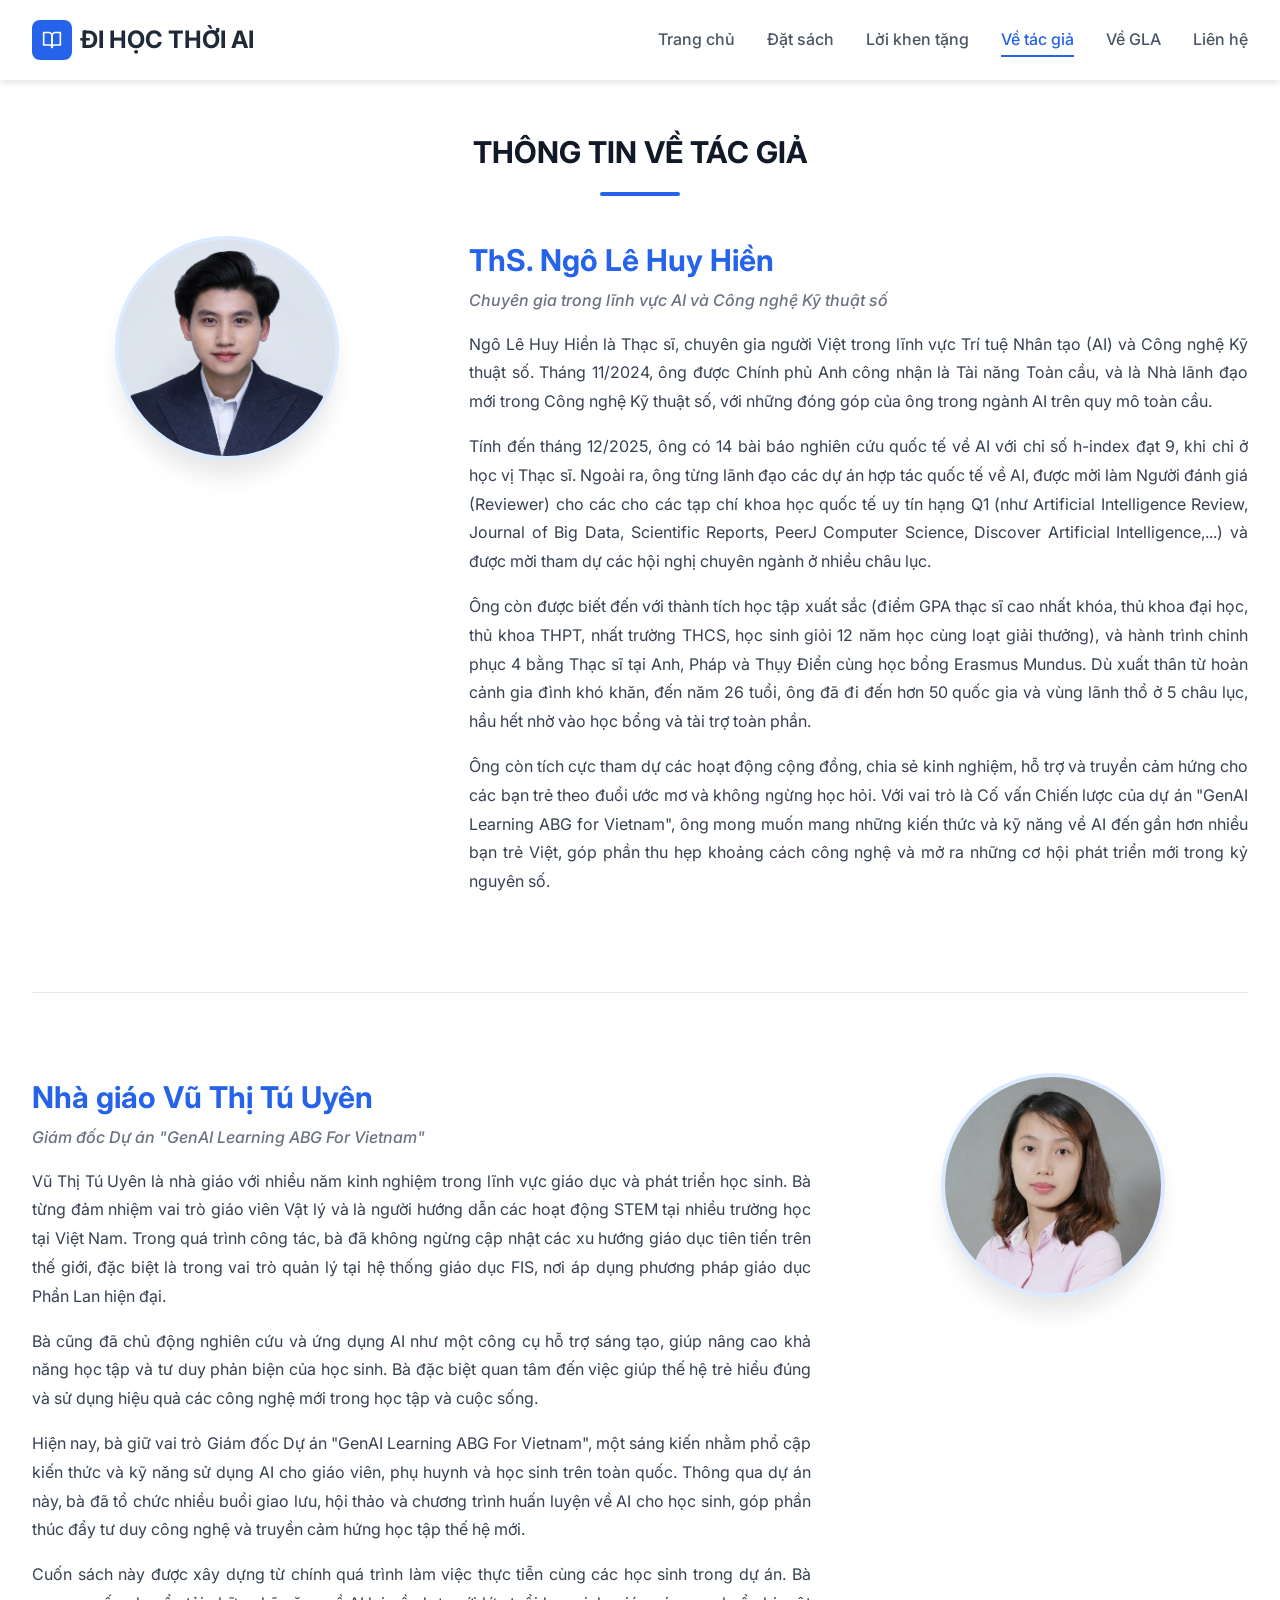
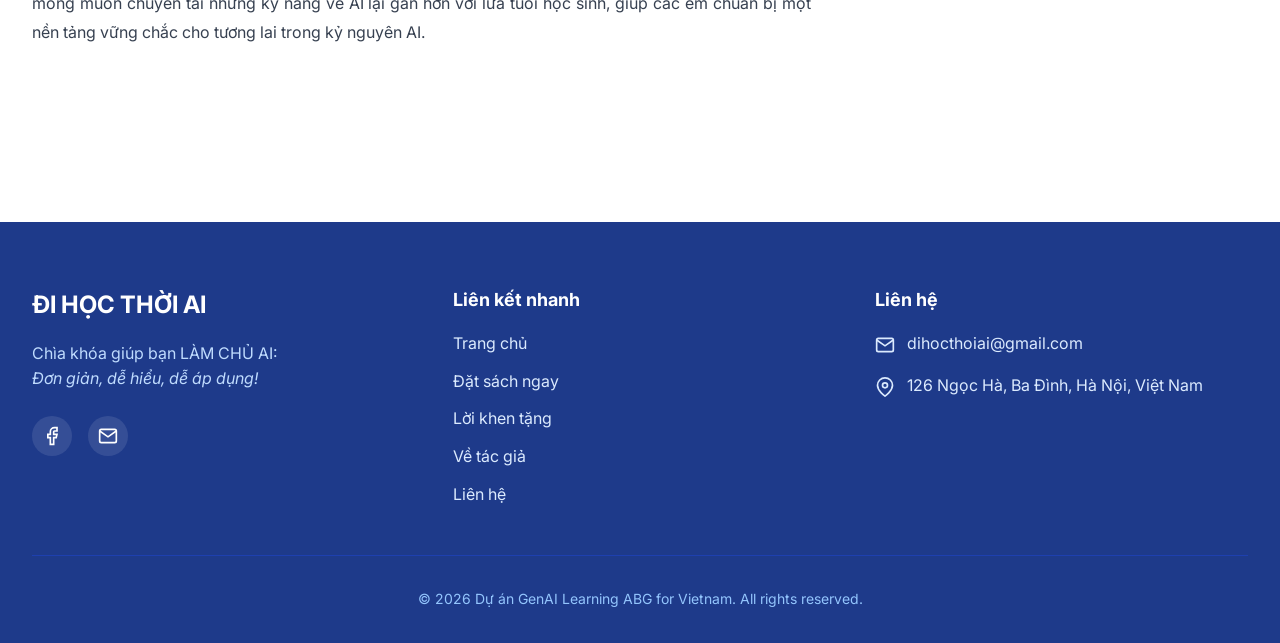
==== authors.html @ 1f3e497c "Update authors.html" ====
<!DOCTYPE html>
<html lang="vi">
<head>
    <meta charset="UTF-8">
    <meta name="viewport" content="width=device-width, initial-scale=1.0">
    <title>Đi Học Thời AI | Về Tác Giả | Ngô Lê Huy Hiền - Tú Uyên</title>
    <meta name="description" content="Đi Học Thời AI là cuốn sách mang lại những kiến thức về AI, kỹ năng và công cụ thiết thực; giúp ứng dụng AI vào học tập, sáng tạo và bứt phá trong kỷ nguyên số.">
    <meta name="robots" content="index,follow">
	<link rel="canonical" href="https://dihocthoiai.com/authors.html">
	<link rel="icon" type="image/svg+xml" href="data:image/svg+xml,%3Csvg xmlns='http://www.w3.org/2000/svg' viewBox='0 0 24 24' fill='none' stroke='%232563eb' stroke-width='2' stroke-linecap='round' stroke-linejoin='round'%3E%3Cpath d='M2 3h6a4 4 0 0 1 4 4v14a3 3 0 0 0-3-3H2z'/%3E%3Cpath d='M22 3h-6a4 4 0 0 0-4 4v14a3 3 0 0 1 3-3h7z'/%3E%3C/svg%3E">
    <link rel="preconnect" href="https://fonts.googleapis.com">
    <link rel="preconnect" href="https://fonts.gstatic.com" crossorigin>
    <link href="https://fonts.googleapis.com/css2?family=Inter:wght@400;500;600;700;800&family=Merriweather:ital,wght@0,400;0,700;1,400;1,700&family=Noto+Serif:ital,wght@0,400;0,700;1,400;1,700&family=Playfair+Display:ital,wght@0,400;0,500;0,700;1,400;1,500;1,700&display=swap" rel="stylesheet">
    <link rel="stylesheet" href="styles.css">
</head>
<body>
    <!-- Header -->
    <header class="header" id="header">
        <div class="container">
            <div class="header-content">
                <a href="index.html" class="logo">
                    <div class="logo-icon">
                        <svg width="20" height="20" viewBox="0 0 24 24" fill="none" stroke="currentColor" stroke-width="2" stroke-linecap="round" stroke-linejoin="round">
                            <path d="M2 3h6a4 4 0 0 1 4 4v14a3 3 0 0 0-3-3H2z"></path>
                            <path d="M22 3h-6a4 4 0 0 0-4 4v14a3 3 0 0 1 3-3h7z"></path>
                        </svg>
                    </div>
                    <span class="logo-text">ĐI HỌC THỜI AI</span>
                </a>

                <nav class="nav-desktop" id="nav-desktop">
                    <a href="index.html" class="nav-link">Trang chủ</a>
                    <a href="order.html" class="nav-link">Đặt sách</a>
                    <a href="testimonials.html" class="nav-link">Lời khen tặng</a>
                    <a href="authors.html" class="nav-link active">Về tác giả</a>
                    <a href="gla.html" class="nav-link">Về GLA</a>
                    <a href="contact.html" class="nav-link">Liên hệ</a>
                </nav>

                <button class="mobile-menu-btn" onclick="toggleMobileMenu()">
                    <svg id="menu-icon" width="24" height="24" viewBox="0 0 24 24" fill="none" stroke="currentColor" stroke-width="2">
                        <line x1="3" y1="12" x2="21" y2="12"></line>
                        <line x1="3" y1="6" x2="21" y2="6"></line>
                        <line x1="3" y1="18" x2="21" y2="18"></line>
                    </svg>
                    <svg id="close-icon" width="24" height="24" viewBox="0 0 24 24" fill="none" stroke="currentColor" stroke-width="2" style="display: none;">
                        <line x1="18" y1="6" x2="6" y2="18"></line>
                        <line x1="6" y1="6" x2="18" y2="18"></line>
                    </svg>
                </button>
            </div>
        </div>

        <div class="mobile-menu" id="mobile-menu">
            <div class="mobile-menu-inner">
                <a href="index.html" class="mobile-nav-link">Trang chủ</a>
                <a href="order.html" class="mobile-nav-link">Đặt sách</a>
                <a href="testimonials.html" class="mobile-nav-link">Lời khen tặng</a>
                <a href="authors.html" class="mobile-nav-link active">Về tác giả</a>
                <a href="gla.html" class="mobile-nav-link">Về GLA</a>
                <a href="contact.html" class="mobile-nav-link">Liên hệ</a>
            </div>
        </div>
    </header>

    <main>
        <section class="page animate-fadeIn">
            <div class="container">
                <div class="section-title">
					<h1><span class="sr-only">
						Ngô Lê Huy Hiền
					</span></h1>
                    <h2><span class="sr-only">
						Đi học thời AI – Sách học AI và phát triển bản thân cùng AI trong kỷ nguyên trí tuệ nhân tạo 
					</span>
					Thông tin về tác giả</h2>
                    <div class="section-title-line"></div>
                </div>
                <div class="about-authors-content">
                    <div class="about-author-item">
                        <div class="about-author-image">
                            <div class="about-author-avatar"><img src="img/Ngo Le Huy Hien.jpg" alt="ThS. Ngô Lê Huy Hiền"></div>
                        </div>
                        <div class="about-author-text">
                            <h3>ThS. Ngô Lê Huy Hiền</h3>
                            <p class="subtitle">Chuyên gia trong lĩnh vực AI và Công nghệ Kỹ thuật số</p>
                            <div class="bio">
                                <p>Ngô Lê Huy Hiền là Thạc sĩ, chuyên gia người Việt trong lĩnh vực Trí tuệ Nhân tạo (AI) và Công nghệ Kỹ thuật số. Tháng 11/2024, ông được Chính phủ Anh công nhận là Tài năng Toàn cầu, và là Nhà lãnh đạo mới trong Công nghệ Kỹ thuật số, với những đóng góp của ông trong ngành AI trên quy mô toàn cầu.</p>
                                <p>Tính đến tháng 12/2025, ông có 14 bài báo nghiên cứu quốc tế về AI với chỉ số h-index đạt 9, khi chỉ ở học vị Thạc sĩ. Ngoài ra, ông từng lãnh đạo các dự án hợp tác quốc tế về AI, được mời làm Người đánh giá (Reviewer) cho các cho các tạp chí khoa học quốc tế uy tín hạng Q1 (như Artificial Intelligence Review, Journal of Big Data, Scientific Reports, PeerJ Computer Science, Discover Artificial Intelligence,...) và được mời tham dự các hội nghị chuyên ngành ở nhiều châu lục.</p>
                                <p>Ông còn được biết đến với thành tích học tập xuất sắc (điểm GPA thạc sĩ cao nhất khóa, thủ khoa đại học, thủ khoa THPT, nhất trường THCS, học sinh giỏi 12 năm học cùng loạt giải thưởng), và hành trình chinh phục 4 bằng Thạc sĩ tại Anh, Pháp và Thụy Điển cùng học bổng Erasmus Mundus. Dù xuất thân từ hoàn cảnh gia đình khó khăn, đến năm 26 tuổi, ông đã đi đến hơn 50 quốc gia và vùng lãnh thổ ở 5 châu lục, hầu hết nhờ vào học bổng và tài trợ toàn phần.</p>
                                <p>Ông còn tích cực tham dự các hoạt động cộng đồng, chia sẻ kinh nghiệm, hỗ trợ và truyền cảm hứng cho các bạn trẻ theo đuổi ước mơ và không ngừng học hỏi. Với vai trò là Cố vấn Chiến lược của dự án "GenAI Learning ABG for Vietnam", ông mong muốn mang những kiến thức và kỹ năng về AI đến gần hơn nhiều bạn trẻ Việt, góp phần thu hẹp khoảng cách công nghệ và mở ra những cơ hội phát triển mới trong kỷ nguyên số.</p>
                            </div>
                        </div>
                    </div>
                    <div class="about-authors-divider"></div>
                    <div class="about-author-item reverse">
                        <div class="about-author-image">
                            <div class="about-author-avatar"><img src="img/Tu Uyen anh.jpg"></div>
                        </div>
                        <div class="about-author-text">
                            <h3>Nhà giáo Vũ Thị Tú Uyên</h3>
                            <p class="subtitle">Giám đốc Dự án "GenAI Learning ABG For Vietnam"</p>
                            <div class="bio">
                                <p>Vũ Thị Tú Uyên là nhà giáo với nhiều năm kinh nghiệm trong lĩnh vực giáo dục và phát triển học sinh. Bà từng đảm nhiệm vai trò giáo viên Vật lý và là người hướng dẫn các hoạt động STEM tại nhiều trường học tại Việt Nam. Trong quá trình công tác, bà đã không ngừng cập nhật các xu hướng giáo dục tiên tiến trên thế giới, đặc biệt là trong vai trò quản lý tại hệ thống giáo dục FIS, nơi áp dụng phương pháp giáo dục Phần Lan hiện đại.</p>
                                <p>Bà cũng đã chủ động nghiên cứu và ứng dụng AI như một công cụ hỗ trợ sáng tạo, giúp nâng cao khả năng học tập và tư duy phản biện của học sinh. Bà đặc biệt quan tâm đến việc giúp thế hệ trẻ hiểu đúng và sử dụng hiệu quả các công nghệ mới trong học tập và cuộc sống.</p>
                                <p>Hiện nay, bà giữ vai trò Giám đốc Dự án "GenAI Learning ABG For Vietnam", một sáng kiến nhằm phổ cập kiến thức và kỹ năng sử dụng AI cho giáo viên, phụ huynh và học sinh trên toàn quốc. Thông qua dự án này, bà đã tổ chức nhiều buổi giao lưu, hội thảo và chương trình huấn luyện về AI cho học sinh, góp phần thúc đẩy tư duy công nghệ và truyền cảm hứng học tập thế hệ mới.</p>
                                <p>Cuốn sách này được xây dựng từ chính quá trình làm việc thực tiễn cùng các học sinh trong dự án. Bà mong muốn chuyển tải những kỹ năng về AI lại gần hơn với lứa tuổi học sinh, giúp các em chuẩn bị một nền tảng vững chắc cho tương lai trong kỷ nguyên AI.</p>
                            </div>
                        </div>
                    </div>
                </div>
            </div>
        </section>
    </main>

    <!-- Footer -->
    <footer class="footer">
        <div class="container">
            <div class="footer-grid">
                <div class="footer-brand">
                    <h3>ĐI HỌC THỜI AI</h3>
                    <p>Chìa khóa giúp bạn LÀM CHỦ AI: <br><em>Đơn giản, dễ hiểu, dễ áp dụng!</em></p>
                    <div class="footer-social">
                        <a href="https://www.facebook.com/genaiabg/" target="_blank"><svg width="20" height="20" viewBox="0 0 24 24" fill="none" stroke="currentColor" stroke-width="2"><path d="M18 2h-3a5 5 0 0 0-5 5v3H7v4h3v8h4v-8h3l1-4h-4V7a1 1 0 0 1 1-1h3z"></path></svg></a>
                        <a href="mailto:dihocthoiai@gmail.com"><svg width="20" height="20" viewBox="0 0 24 24" fill="none" stroke="currentColor" stroke-width="2"><path d="M4 4h16c1.1 0 2 .9 2 2v12c0 1.1-.9 2-2 2H4c-1.1 0-2-.9-2-2V6c0-1.1.9-2 2-2z"></path><polyline points="22,6 12,13 2,6"></polyline></svg></a>
                    </div>
                </div>
                <div class="footer-links">
                    <h4>Liên kết nhanh</h4>
                    <ul>
                        <li><a href="index.html">Trang chủ</a></li>
                        <li><a href="order.html">Đặt sách ngay</a></li>
                        <li><a href="testimonials.html">Lời khen tặng</a></li>
                        <li><a href="authors.html">Về tác giả</a></li>
                        <li><a href="contact.html">Liên hệ</a></li>
                    </ul>
                </div>
                <div class="footer-contact">
                    <h4>Liên hệ</h4>
                    <ul>
                        <li><svg width="20" height="20" viewBox="0 0 24 24" fill="none" stroke="currentColor" stroke-width="2"><path d="M4 4h16c1.1 0 2 .9 2 2v12c0 1.1-.9 2-2 2H4c-1.1 0-2-.9-2-2V6c0-1.1.9-2 2-2z"></path><polyline points="22,6 12,13 2,6"></polyline></svg><span><a href="mailto:dihocthoiai@gmail.com">dihocthoiai@gmail.com</a></span></li>
                        <li><svg width="20" height="20" viewBox="0 0 24 24" fill="none" stroke="currentColor" stroke-width="2"><path d="M21 10c0 7-9 13-9 13s-9-6-9-13a9 9 0 0 1 18 0z"></path><circle cx="12" cy="10" r="3"></circle></svg><span>126 Ngọc Hà, Ba Đình, Hà Nội, Việt Nam</span></li>
                    </ul>
                </div>
            </div>
            <div class="footer-bottom">
                <p>&copy; <span id="current-year"></span> Dự án GenAI Learning ABG for Vietnam. All rights reserved.</p>
            </div>
        </div>
    </footer>

    <script src="scripts.js"></script>
</body>
</html>
---- styles.css ----
*, *::before, *::after { box-sizing: border-box; margin: 0; padding: 0; }
:root {
    --brand: #2563eb; --brand-50: #eff6ff; --brand-100: #dbeafe; --brand-200: #bfdbfe;
    --brand-300: #93c5fd; --brand-400: #60a5fa; --brand-500: #3b82f6; --brand-600: #2563eb;
    --brand-700: #1d4ed8; --brand-800: #1e40af; --brand-900: #1e3a8a;
    --gray-50: #f9fafb; --gray-100: #f3f4f6; --gray-200: #e5e7eb; --gray-300: #d1d5db;
    --gray-400: #9ca3af; --gray-500: #6b7280; --gray-600: #4b5563; --gray-700: #374151;
    --gray-800: #1f2937; --gray-900: #111827;
}
html { scroll-behavior: smooth; }
body { font-family: 'Inter', sans-serif; background: #fff; color: var(--gray-800); line-height: 1.6; }
::selection { background: var(--brand-200); color: var(--brand-900); }
a { text-decoration: none; color: inherit; }
img { max-width: 100%; height: auto; }
button { cursor: pointer; border: none; background: none; font-family: inherit; }
ul { list-style: none; }
.container { max-width: 1280px; margin: 0 auto; padding: 0 1rem; }
@media (min-width: 640px) { .container { padding: 0 1.5rem; } }
@media (min-width: 1024px) { .container { padding: 0 2rem; } }
@keyframes fadeIn { from { opacity: 0; transform: translateY(20px); } to { opacity: 1; transform: translateY(0); } }
.animate-fadeIn { animation: fadeIn 0.5s ease-out; }
.custom-scrollbar::-webkit-scrollbar { width: 6px; }
.custom-scrollbar::-webkit-scrollbar-track { background: var(--gray-100); border-radius: 3px; }
.custom-scrollbar::-webkit-scrollbar-thumb { background: var(--brand-300); border-radius: 3px; }

.sr-only{position: absolute; width: 1px; height: 1px; overflow: hidden; clip: rect(0, 0, 0, 0); white-space: nowrap;}

/* Header */
.header { position: fixed; top: 0; left: 0; right: 0; z-index: 50; background: rgba(255,255,255,0.95); backdrop-filter: blur(8px); box-shadow: 0 4px 6px -1px rgba(0,0,0,0.1); }
.header-content { display: flex; justify-content: space-between; align-items: center; height: 64px; }
@media (min-width: 640px) { .header-content { height: 80px; } }
.logo { display: flex; align-items: center; gap: 0.5rem; cursor: pointer; flex-shrink: 0; }
.logo-icon { width: 32px; height: 32px; background: var(--brand); border-radius: 8px; display: flex; align-items: center; justify-content: center; color: white; }
@media (min-width: 640px) { .logo-icon { width: 40px; height: 40px; } }
.logo-text { font-weight: 700; font-size: 1.5rem; color: var(--gray-800); }
.nav-desktop { display: none; align-items: center; gap: 1.5rem; }
@media (min-width: 768px) { .nav-desktop { display: flex; } }
@media (min-width: 1024px) { .nav-desktop { gap: 2rem; } }
.nav-link { font-weight: 500; font-size: 0.875rem; color: var(--gray-600); transition: color 0.2s; position: relative; }
@media (min-width: 1024px) { .nav-link { font-size: 1rem; } }
.nav-link:hover, .nav-link.active { color: var(--brand); }
.nav-link::after { content: ''; position: absolute; bottom: -4px; left: 0; width: 0; height: 2px; background: var(--brand); transition: width 0.3s; }
.nav-link:hover::after, .nav-link.active::after { width: 100%; }
.mobile-menu-btn { display: flex; padding: 0.5rem; color: var(--gray-600); }
.mobile-menu-btn:hover { color: var(--brand); }
@media (min-width: 768px) { .mobile-menu-btn { display: none; } }
.mobile-menu { display: block; position: absolute; top: 64px; left: 0; width: 100%; background: white; box-shadow: 0 10px 15px -3px rgba(0,0,0,0.1); overflow: hidden; max-height: 0; opacity: 0; transition: all 0.3s ease; }
.mobile-menu.open { max-height: 400px; opacity: 1; }
@media (min-width: 768px) { .mobile-menu { display: none !important; } }
.mobile-menu-inner { padding: 0.5rem 1rem 1.5rem; }
.mobile-nav-link { display: block; padding: 0.5rem 0.75rem; border-radius: 6px; font-weight: 500; color: var(--gray-700); margin-bottom: 0.25rem; }
.mobile-nav-link:hover, .mobile-nav-link.active { color: var(--brand); background: var(--brand-50); }

/* Hero */
.hero { padding-top: 6rem; padding-bottom: 2rem; background: #0374B8; overflow: hidden; position: relative; min-height: auto; }
@media (min-width: 1024px) { .hero { padding-top: 8rem; padding-bottom: 0; min-height: 600px; } }
.hero-content { display: flex; flex-direction: column; align-items: flex-end; gap: 2rem; padding-bottom: 2rem; }
@media (min-width: 1024px) { .hero-content { gap: 3rem; padding-bottom: 4rem; } }
.hero-text { order: 1; width: 100%; display: flex; flex-direction: column; align-items: flex-end; text-align: right; gap: 1.5rem; }
@media (min-width: 1024px) { .hero-text { width: 60%; } }
.hero-image-mobile { order: 2; width: 100%; display: flex; justify-content: flex-start; }
@media (min-width: 1024px) { .hero-image-mobile { display: none; } }
.hero-cta { order: 3; width: 100%; padding-top: 1rem; }
@media (min-width: 1024px) { .hero-cta { width: 60%; padding-top: 0; } }
.hero-image-wrapper { display: none; }
@media (min-width: 1024px) { .hero-image-wrapper { display: flex; position: absolute; bottom: 0; left: 50%; transform: translateX(-50%); width: 100%; max-width: 1280px; padding: 0 2rem; justify-content: flex-start; align-items: flex-end; z-index: 1; pointer-events: none; } }
.hero-title { font-size: 3rem; font-weight: 800; color: white; line-height: 1.3; }
@media (min-width: 640px) { .hero-title { font-size: 3rem; } }
@media (min-width: 1024px) { .hero-title { font-size: 4.5rem; } }
.ai-badge { display: inline-block; background: #1706b8; color: white; padding: 0.15em 0.35em; border-radius: 0.2em; margin-left: 0.1em; position: relative; border: 3px solid rgba(255, 255, 255, 0.9); box-shadow: 0 0 15px rgba(255, 255, 255, 0.6), 0 0 30px rgba(100, 180, 255, 0.4), inset 0 0 15px rgba(255, 255, 255, 0.3); text-shadow: 0 0 5px rgba(255, 255, 255, 0.5), 0 0 10px rgba(100, 180, 255, 0.3); }
.ai-badge::before { content: ''; position: absolute; inset: 8px; border: 2px solid rgba(255, 255, 255, 0.6); border-radius: 0.1em; box-shadow: 0 0 8px rgba(255, 255, 255, 0.5), inset 0 0 8px rgba(255, 255, 255, 0.2); }
.ai-badge::after { display: none; }
.hero-subtitle { color: rgba(255,255,255,0.9); font-size: 1.125rem; max-width: 32rem; }
.subtitle-full { display: inline; }
.subtitle-short { display: none; }
@media (max-width: 640px) { .subtitle-full { display: none; } .subtitle-short { display: inline; } }
.hero-image-container { position: relative; width: 100%; max-width: 400px; height: auto; overflow: hidden; pointer-events: auto; }
@media (min-width: 1024px) { .hero-image-container { width: 450px; max-width: none; } }
@media (min-width: 1150px) { .hero-image-container { width: 500px; } }
.hero-image { width: 100%; height: auto; object-fit: contain; display: block; vertical-align: bottom; }
.hero-image-overlay { display: none; }
.hero-cta-label { display: flex; align-items: center; justify-content: flex-end; gap: 0.5rem; margin-bottom: 1rem; }
@media (min-width: 1024px) { .hero-cta-label { justify-content: flex-end; } }
.hero-cta-text { font-weight: 700; font-size: 1.125rem; color: white; text-transform: uppercase; }
.hero-cta-line { height: 1px; background: rgba(255,255,255,0.5); flex-grow: 1; max-width: 100px; }
.hero-buttons { display: flex; flex-wrap: wrap; justify-content: flex-end; gap: 0.75rem; }
@media (max-width: 400px) { .hero-buttons { gap: 0.5rem; } }
@media (min-width: 1024px) { .hero-buttons { justify-content: flex-end; } }
.btn-shop { display: inline-flex; align-items: center; gap: 0.5rem; padding: 0.75rem 1.25rem; color: white; border-radius: 8px; font-weight: 700; transition: all 0.3s; }
@media (max-width: 400px) { .btn-shop { padding: 0.5rem 0.75rem; font-size: 0.875rem; gap: 0.35rem; } .btn-shop svg { width: 14px; height: 14px; } }
.btn-shop:hover { box-shadow: 0 10px 15px -3px rgba(0,0,0,0.2); transform: translateY(-2px); }
.btn-shopee { background: #EE4D2D; }
.btn-tiki { background: #1A94FF; }
.btn-lazada { background: #0f146d; }
.btn-alpha { background: #AD2328; }
.btn-fahasa { background: #C92127; }

/* Quote Section */
.quote-section { padding: 4rem 0; background: linear-gradient(rgba(5, 78, 126, 0.85), rgba(5, 78, 126, 0.85)), url('https://images.unsplash.com/photo-1456513080510-7bf3a84b82f8?auto=format&fit=crop&w=1920&q=80'); background-size: cover; background-position: center top; background-attachment: fixed; box-shadow: 0 10px 30px rgba(0, 0, 0, 0.15); position: relative; z-index: 1; margin-top: -1px; }
@media (min-width: 1024px) { .quote-section { margin-top: 0; } }
.preface-quote { max-width: 56rem; margin: 0 auto; text-align: center; padding: 0 1rem; }
.preface-quote blockquote { font-size: 1.5rem; font-style: italic; font-weight: 400; color: white; line-height: 1.6; font-family: 'Merriweather', serif; }
@media (min-width: 768px) { .preface-quote blockquote { font-size: 1.875rem; } }

/* Preface */
.preface { padding: 4rem 0; background: linear-gradient(rgba(3, 55, 90, 0.93), rgba(3, 55, 90, 0.93)), url('https://images.unsplash.com/photo-1456513080510-7bf3a84b82f8?auto=format&fit=crop&w=1920&q=80'); background-size: cover; background-position: center; background-attachment: fixed; }
.section-title { text-align: center; margin-bottom: 2.5rem; }
.section-title h2 { font-size: 1.875rem; font-weight: 700; color: var(--gray-900); text-transform: uppercase; }
.section-title p { color: var(--gray-500); font-style: italic; margin-top: 0.5rem; }
.section-title-line { width: 5rem; height: 4px; background: var(--brand); margin: 1rem auto 0; border-radius: 2px; }
.preface .section-title h2 { color: white; }
.preface .section-title p { color: rgba(255,255,255,0.8); }
.authors .section-title h2 { color: white; }
.authors .section-title p { color: rgba(255,255,255,0.8); }
.preface-grid { display: grid; grid-template-columns: 1fr; gap: 2rem; align-items: stretch; }
@media (min-width: 1024px) { .preface-grid { grid-template-columns: 2fr 1fr; gap: 3rem; } }
.preface-content { background: rgba(255, 255, 255, 0.9); padding: 1.5rem; padding-right: 0.5rem; border-radius: 1rem; box-shadow: inset 0 2px 4px rgba(0,0,0,0.06); border: 1px solid rgba(255, 255, 255, 0.5); display: flex; flex-direction: column; backdrop-filter: blur(8px); }
@media (min-width: 640px) { .preface-content { padding: 2rem; padding-right: 0.5rem; } }
.preface-scroll { height: 500px; overflow-y: auto; padding-right: 1.5rem; margin-right: 0.5rem; text-align: justify; color: var(--gray-700); line-height: 1.8; }
.preface-scroll h3 { font-size: 1.25rem; font-weight: 700; color: var(--brand); margin-bottom: 0.5rem; margin-top: 1.5rem; }
.preface-scroll h3:first-child { margin-top: 0; }
.preface-scroll p { margin-bottom: 1rem; }
.preface-scroll ul { list-style: disc; padding-left: 1.25rem; margin-top: 0.5rem; }
.preface-scroll ul.checklist { list-style: none; padding-left: 0; }
.preface-scroll ul.checklist li { position: relative; padding-left: 1.75rem; margin-bottom: 0.5rem; }
.preface-scroll ul.checklist li::before { content: '✓'; position: absolute; left: 0; color: var(--brand); font-weight: 700; }
.preface-scroll li { margin-bottom: 0.5rem; }
.preface-scroll strong { font-weight: 600; }
.text-brand { color: var(--brand); }
.preface-signature { margin-top: 2rem; text-align: right; font-weight: 400; color: var(--gray-700); }
.preface-signature .author-name { font-weight: 700; color: var(--brand); }
.preface-signature .date { font-size: 0.875rem; color: var(--gray-500); margin-top: 0.25rem; }
.preface-cta { margin-top: 2.5rem; text-align: center; }
.btn-outline-white { display: inline-block; padding: 0.75rem 2rem; background: transparent; color: white; font-weight: 600; border-radius: 50px; border: 2px solid white; transition: all 0.3s; }
.btn-outline-white:hover { background: var(--brand); border-color: var(--brand); }
.preface-image-wrapper { display: flex; flex-direction: column; align-items: center; justify-content: center; height: 100%; }
.preface-book-image { position: relative; width: 100%; height: 100%; border-radius: 8px; overflow: hidden; }
.preface-img-desktop { display: none; }
.preface-img-tablet { display: block; }
@media (min-width: 1024px) { .preface-book-image { width: 100%; } .preface-img-desktop { display: block; } .preface-img-tablet { display: none; } }
.preface-book-glow { position: absolute; inset: -4px; background: linear-gradient(to right, var(--brand-300), var(--brand-600)); border-radius: 8px; filter: blur(8px); opacity: 0.25; transition: opacity 1s; }
.preface-book-image:hover .preface-book-glow { opacity: 0.5; }
.preface-book-image img { position: relative; width: 100%; height: 100%; object-fit: cover; border-radius: 8px; box-shadow: 0 25px 50px -12px rgba(0,0,0,0.25); transition: transform 0.5s; }
.preface-book-image:hover img { transform: scale(1.02); }
.preface-book-caption { margin-top: 1.5rem; text-align: center; color: rgba(255,255,255,0.7); font-size: 0.875rem; }

/* Testimonials */
.testimonials { padding: 5rem 0; background: var(--brand-50); }
.testimonials-slider { max-width: 100%; margin: 0 auto; position: relative; }
.testimonial-card { background: white; border-radius: 1rem; box-shadow: 0 20px 25px -5px rgba(0,0,0,0.1); padding: 2rem; min-height: 300px; display: flex; flex-direction: column; justify-content: center; position: relative; overflow: hidden; }
@media (min-width: 768px) { .testimonial-card { padding: 3rem 5rem; } }
.testimonial-quote-icon { position: absolute; top: 1rem; left: 1rem; color: var(--gray-200); opacity: 0.5; }
.testimonial-content { position: relative; z-index: 1; }
.testimonial-text { color: var(--gray-700); font-size: 1.25rem; font-style: italic; font-weight: 400; line-height: 1.6; text-align: center; margin-bottom: 2rem; font-family: 'Merriweather', serif; }
@media (min-width: 768px) { .testimonial-text { font-size: 1.5rem; } }
.testimonial-author { text-align: center; border-top: 1px solid var(--gray-100); padding-top: 1.5rem; }
.testimonial-author h4 { color: var(--brand); font-weight: 700; font-size: 1.125rem; }
.testimonial-author p { color: var(--gray-500); font-size: 0.875rem; margin-top: 0.25rem; }
.testimonial-nav { position: absolute; top: 50%; transform: translateY(-50%); z-index: 10; }
.testimonial-nav.prev { left: 1rem; }
.testimonial-nav.next { right: 1rem; }
@media (min-width: 768px) { .testimonial-nav.prev { left: 1.5rem; } .testimonial-nav.next { right: 1.5rem; } }
.testimonial-nav button { background: transparent; color: var(--gray-400); padding: 0.5rem; border-radius: 50%; transition: all 0.2s; }
.testimonial-nav button:hover { color: var(--brand); }
.testimonial-indicators { display: flex; justify-content: center; gap: 0.5rem; margin-top: 2rem; }
.testimonials-cta { text-align: center; margin-top: 2rem; }
.testimonial-indicator { width: 12px; height: 12px; border-radius: 6px; background: var(--brand-200); transition: all 0.3s; cursor: pointer; }
.testimonial-indicator:hover { background: var(--brand-300); }
.testimonial-indicator.active { background: var(--brand); width: 32px; }

/* TOC */
.toc { padding: 5rem 0; background: white; }
.toc-content { max-width: 48rem; margin: 0 auto; }
.toc-cta { margin-top: 2.5rem; text-align: center; }
.toc-timeline { position: relative; padding-left: 2rem; border-left: 2px dashed var(--brand-200); }
.toc-item { position: relative; margin-bottom: 2rem; }
.toc-dot { position: absolute; left: calc(-2rem - 13px); top: 0; width: 24px; height: 24px; border-radius: 50%; border: 4px solid var(--brand-300); background: var(--brand-100); transition: all 0.3s; z-index: 1; }
.toc-item.expanded .toc-dot { background: white; border-color: var(--brand); transform: scale(1.25); }
.toc-card { background: white; border: 1px solid var(--gray-200); border-radius: 0.75rem; overflow: hidden; transition: all 0.3s; box-shadow: 0 1px 3px rgba(0,0,0,0.1); }
.toc-item.expanded .toc-card { border-color: var(--brand-200); box-shadow: 0 10px 15px -3px rgba(0,0,0,0.1); }
.toc-header { width: 100%; display: flex; align-items: center; justify-content: space-between; padding: 1.25rem; text-align: left; background: var(--gray-50); transition: background 0.2s; }
.toc-header:hover { background: white; }
.toc-header-content { display: flex; align-items: center; gap: 0.75rem; flex-wrap: wrap; }
.toc-part-num { font-weight: 700; font-size: 1.125rem; color: var(--gray-800); }
.toc-item.expanded .toc-part-num { color: var(--brand); }
.toc-divider { display: none; color: var(--gray-400); }
@media (min-width: 640px) { .toc-divider { display: inline-block; } }
.toc-part-title { display: none; color: var(--gray-600); font-weight: 500; }
@media (min-width: 640px) { .toc-part-title { display: inline-block; } }
.toc-chevron { color: var(--gray-400); transition: color 0.2s; flex-shrink: 0; }
.toc-item.expanded .toc-chevron { color: var(--brand); }
.toc-body { max-height: 0; opacity: 0; overflow: hidden; background: white; transition: all 0.5s ease; }
.toc-item.expanded .toc-body { max-height: 400px; opacity: 1; }
.toc-body-inner { padding: 0 1.25rem 1.25rem; border-top: 1px solid var(--gray-100); }
.toc-mobile-title { font-weight: 700; color: var(--gray-800); margin-bottom: 1rem; margin-top: 1rem; }
@media (min-width: 640px) { .toc-mobile-title { display: none; } }
.toc-chapters { margin-top: 1rem; }
.toc-chapter { display: flex; align-items: flex-start; gap: 0.75rem; padding: 0.5rem 0; color: var(--gray-700); transition: color 0.2s; }
.toc-chapter:hover { color: var(--brand); }
.toc-chapter-icon { color: var(--brand); margin-top: 0.25rem; flex-shrink: 0; }

/* Expand All Button */
.btn-expand-all { display: inline-flex; align-items: center; gap: 0.5rem; margin-top: 1.5rem; padding: 0.625rem 1.25rem; background: white; color: var(--brand); border: 2px solid var(--brand); border-radius: 50px; font-weight: 600; font-size: 0.875rem; transition: all 0.3s ease; cursor: pointer; }
.btn-expand-all:hover { background: var(--brand); color: white; }
.btn-expand-all.expanded { background: var(--brand-50); border-color: var(--brand-200); color: var(--brand-400); }
.btn-expand-all.expanded:hover { background: var(--brand-100); }

/* Authors */
.authors { padding: 5rem 0; background: linear-gradient(rgba(3, 55, 90, 0.9), rgba(3, 55, 90, 0.9)), url('https://images.unsplash.com/photo-1524995997946-a1c2e315a42f?auto=format&fit=crop&w=1920&q=80'); background-size: cover; background-position: center; background-attachment: fixed; }
.authors-grid { display: grid; grid-template-columns: 1fr; gap: 2rem; max-width: 72rem; margin: 0 auto; }
@media (min-width: 768px) { .authors-grid { grid-template-columns: repeat(2, 1fr); gap: 3rem; } }
.author-card { background: white; border-radius: 1rem; box-shadow: 0 20px 25px -5px rgba(0,0,0,0.1); overflow: hidden; transition: box-shadow 0.3s; display: flex; flex-direction: column; }
.author-card:hover { box-shadow: 0 25px 50px -12px rgba(0,0,0,0.25); }
.author-card-accent { height: 8px; background: var(--brand); }
.author-card:nth-child(2) .author-card-accent { background: var(--brand-400); }
.author-card-content { padding: 2rem; flex-grow: 1; }
.author-header { display: flex; flex-direction: column; align-items: center; margin-bottom: 1.5rem; }
.author-avatar { width: 128px; height: 128px; border-radius: 50%; overflow: hidden; border: 4px solid var(--brand-100); margin-bottom: 1rem; box-shadow: 0 10px 15px -3px rgba(0,0,0,0.1); background: var(--gray-200); }
.author-avatar img { width: 100%; height: 100%; object-fit: cover; }
.author-name { font-size: 1.5rem; font-weight: 700; color: var(--gray-900); text-align: center; }
.author-title { color: var(--brand); font-weight: 500; text-align: center; margin-top: 0.25rem; }
.author-details { display: flex; flex-direction: column; gap: 1rem; color: var(--gray-600); }
.author-detail { display: flex; gap: 0.75rem; align-items: flex-start; }
.author-detail-icon { color: var(--brand); flex-shrink: 0; margin-top: 0.25rem; }
.author-card:nth-child(2) .author-detail-icon { color: var(--brand-400); }
.authors-cta { text-align: center; margin-top: 3rem; }
.btn-primary { display: inline-block; padding: 0.75rem 2rem; background: var(--brand); color: white; font-weight: 700; border-radius: 50px; box-shadow: 0 10px 15px -3px rgba(0,0,0,0.1); transition: all 0.3s; }
.btn-primary:hover { background: var(--brand-600); transform: translateY(-2px); }

/* GLA */
.gla { padding: 5rem 0; background: white; }
.gla-content { max-width: 56rem; margin: 0 auto; text-align: center; }
.gla-description { font-size: 1.125rem; color: var(--gray-600); line-height: 1.8; margin-bottom: 2rem; }
.btn-outline { display: inline-flex; align-items: center; justify-content: center; padding: 0.75rem 1.5rem; border: 2px solid var(--brand); color: var(--brand); font-weight: 500; border-radius: 50px; background: white; transition: all 0.3s; }
.btn-outline:hover { background: var(--brand); color: white; }
.gla-partners { margin-top: 4rem; border-top: 1px solid var(--gray-100); padding-top: 3rem; }
.gla-partners-title { text-align: center; font-size: 0.75rem; font-weight: 700; color: var(--gray-400); text-transform: uppercase; letter-spacing: 0.1em; margin-bottom: 2rem; }
.partners-carousel { overflow: hidden; width: 100%; }
.partners-track { display: flex; animation: scroll-partners 25s linear infinite; width: max-content; }
.partners-track:hover { animation-play-state: paused; }
@keyframes scroll-partners { 0% { transform: translateX(0); } 100% { transform: translateX(-50%); } }
.partner-logo { height: 60px; min-width: 150px; display: flex; align-items: center; justify-content: center; padding: 0 2rem; }
.partner-logo img { max-height: 50px; width: auto; transition: all 0.3s; }
.partner-logo img:hover { transform: scale(1.05); }
.gla-partners-logos { display: flex; flex-wrap: wrap; justify-content: center; gap: 2rem; opacity: 0.7; filter: grayscale(1); transition: all 0.5s; }
.gla-partners-logos:hover { filter: grayscale(0); }
@media (min-width: 768px) { .gla-partners-logos { gap: 4rem; } }

/* Footer */
.footer { background: var(--brand-900); color: white; padding-top: 4rem; padding-bottom: 2rem; }
.footer-grid { display: grid; grid-template-columns: 1fr; gap: 3rem; margin-bottom: 3rem; }
@media (min-width: 768px) { .footer-grid { grid-template-columns: repeat(3, 1fr); } }
.footer-brand h3 { font-size: 1.5rem; font-weight: 700; margin-bottom: 1rem; }
.footer-brand p { color: var(--brand-200); margin-bottom: 1.5rem; }
.footer-social { display: flex; gap: 1rem; }
.footer-social a { width: 40px; height: 40px; border-radius: 50%; background: rgba(255,255,255,0.1); display: flex; align-items: center; justify-content: center; transition: background 0.2s; }
.footer-social a:hover { background: var(--brand); }
.footer-links h4, .footer-contact h4 { font-size: 1.125rem; font-weight: 700; margin-bottom: 1rem; }
.footer-links ul { display: flex; flex-direction: column; gap: 0.75rem; }
.footer-links a { color: var(--brand-100); transition: color 0.2s; }
.footer-links a:hover { color: white; }
.footer-contact ul { display: flex; flex-direction: column; gap: 1rem; color: var(--brand-100); }
.footer-contact li { display: flex; align-items: flex-start; gap: 0.75rem; }
.footer-contact svg { margin-top: 0.25rem; flex-shrink: 0; }
.footer-bottom { border-top: 1px solid var(--brand-800); padding-top: 2rem; text-align: center; color: var(--brand-300); font-size: 0.875rem; }

/* Pages */
.page { padding-top: 8rem; padding-bottom: 5rem; background: white; }
.page-content { display: block; }

/* About Authors Page */
.about-authors-content { max-width: 100%; margin: 0 auto; }
.about-author-item { display: flex; flex-direction: column; gap: 2rem; align-items: flex-start; margin-bottom: 5rem; }
@media (min-width: 768px) { .about-author-item { flex-direction: row; gap: 3rem; } }
.about-author-image { width: 100%; display: flex; flex-direction: column; align-items: center; }
@media (min-width: 768px) { .about-author-image { width: 33.333%; } }
.about-author-item.reverse .about-author-image { order: 0; }
@media (min-width: 768px) { .about-author-item.reverse .about-author-image { order: 1; } }
.about-author-avatar { width: 192px; height: 192px; border-radius: 50%; overflow: hidden; border: 4px solid var(--brand-100); box-shadow: 0 20px 25px -5px rgba(0,0,0,0.1); margin-bottom: 1.5rem; background: var(--gray-200); }
@media (min-width: 640px) { .about-author-avatar { width: 224px; height: 224px; } }
.about-author-avatar img { width: 100%; height: 100%; object-fit: cover; }
.about-author-text { width: 100%; }
@media (min-width: 768px) { .about-author-text { width: 66.666%; } }
.about-author-text h3 { font-size: 1.5rem; font-weight: 700; color: var(--brand); margin-bottom: 0.25rem; }
@media (min-width: 640px) { .about-author-text h3 { font-size: 1.875rem; } }
.about-author-text .subtitle { color: var(--gray-500); font-weight: 500; font-style: italic; margin-bottom: 1rem; }
.about-author-text .bio { color: var(--gray-700); line-height: 1.8; text-align: justify; }
.about-author-text .bio p { margin-bottom: 1rem; }
.about-authors-divider { width: 100%; height: 1px; background: var(--gray-200); margin: 0 0 5rem 0; }

/* About GLA Page */
.about-gla-layout { display: flex; flex-direction: column; gap: 2rem; margin-bottom: 4rem; }
@media (min-width: 768px) { .about-gla-layout { flex-direction: row; gap: 3rem; } }
.about-gla-images { display: flex; flex-direction: column; gap: 1.5rem; }
@media (min-width: 768px) { .about-gla-images { min-width: 350px; max-width: 350px; } }
.about-gla-image-placeholder { border-radius: 1rem; overflow: hidden; box-shadow: 0 10px 25px -5px rgba(0,0,0,0.1); }
.about-gla-image-placeholder img { width: 100%; height: auto; display: block; }
.about-gla-content { flex-grow: 1; padding-left: 0; }
@media (min-width: 768px) { .about-gla-content { padding-left: 1.5rem; } }
.about-gla-title { font-size: 1.5rem; font-weight: 700; color: var(--brand); margin-bottom: 1.5rem; }
@media (min-width: 768px) { .about-gla-title { font-size: 1.75rem; } }
.about-gla-description { color: var(--gray-700); font-size: 1.125rem; line-height: 1.8; text-align: justify; margin-bottom: 2rem; }
.about-gla-contacts { display: flex; flex-direction: column; gap: 1rem; }
.about-gla-contact { display: flex; align-items: center; gap: 1rem; padding: 0.75rem 1.25rem; border-radius: 0.5rem; background: var(--gray-50); transition: all 0.2s; text-decoration: none; }
.about-gla-contact:hover { background: var(--gray-100); }
.about-gla-contact-icon { width: 44px; height: 44px; background: var(--brand); color: white; border-radius: 50%; display: flex; align-items: center; justify-content: center; flex-shrink: 0; }
.about-gla-contact span { font-weight: 500; color: var(--gray-700); margin-left: 1rem; }
.gla-sponsors { text-align: center; padding-top: 3rem; border-top: 1px solid var(--gray-200); }
.gla-sponsors-title { font-size: 0.75rem; text-transform: uppercase; letter-spacing: 0.1em; color: var(--gray-400); margin-bottom: 1.5rem; }
.gla-sponsors-grid { display: flex; flex-wrap: wrap; justify-content: center; align-items: center; gap: 2rem; }
@media (min-width: 768px) { .gla-sponsors-grid { gap: 4rem; } }
.gla-sponsor { font-size: 1.25rem; font-weight: 700; color: var(--gray-400); }

/* Contact Page */
.contact-grid { display: grid; grid-template-columns: 1fr; gap: 2rem; max-width: 100%; margin: 0 auto; }
@media (min-width: 768px) { .contact-grid { grid-template-columns: repeat(2, 1fr); gap: 3rem; } }
.contact-card { background: white; border-radius: 1rem; box-shadow: 0 10px 15px -3px rgba(0,0,0,0.1); border: 1px solid var(--gray-100); overflow: hidden; transition: box-shadow 0.3s; display: flex; flex-direction: column; }
.contact-card:hover { box-shadow: 0 20px 25px -5px rgba(0,0,0,0.1); }
.contact-card-header { background: var(--brand-800); padding: 1.5rem; text-align: center; border-bottom: none; }
.contact-card-icon { width: 64px; height: 64px; background: rgba(255,255,255,0.15); border-radius: 50%; display: flex; align-items: center; justify-content: center; margin: 0 auto 1rem; box-shadow: 0 1px 3px rgba(0,0,0,0.1); color: white; }
.contact-card-header h3 { font-size: 1.25rem; font-weight: 700; color: white; line-height: 1.4; }
.contact-card-body { padding: 2rem; flex-grow: 1; display: flex; flex-direction: column; justify-content: center; }
.contact-email-link { display: flex; align-items: center; gap: 1rem; padding: 1rem 1.5rem; border-radius: 0.75rem; border: 1px dashed var(--gray-200); justify-content: flex-start; transition: all 0.2s; text-decoration: none; }
.contact-email-link:hover { background: var(--brand-50); border-color: var(--brand-200); }
.contact-email-icon { width: 48px; height: 48px; background: var(--brand-100); color: var(--brand); border-radius: 50%; display: flex; align-items: center; justify-content: center; flex-shrink: 0; transition: all 0.2s; }
.contact-email-link:hover .contact-email-icon { background: var(--brand); color: white; }
.contact-email-text { text-align: left; }
.contact-email-label { font-size: 0.75rem; text-transform: uppercase; letter-spacing: 0.05em; color: var(--gray-500); font-weight: 600; margin-bottom: 0.25rem; }
.contact-email-address { font-weight: 500; color: var(--gray-900); font-size: 1.125rem; word-break: break-all; }
.contact-gla-links { display: flex; flex-direction: column; gap: 1rem; }
.contact-gla-link { display: flex; align-items: center; gap: 1rem; padding: 0.75rem 1rem; border-radius: 0.75rem; transition: background 0.2s; text-decoration: none; }
.contact-gla-link:hover { background: var(--brand-50); }
.contact-gla-icon { width: 40px; height: 40px; background: var(--brand-100); color: var(--brand); border-radius: 50%; display: flex; align-items: center; justify-content: center; flex-shrink: 0; transition: all 0.2s; }
.contact-gla-link:hover .contact-gla-icon { background: var(--brand); color: white; }
.contact-gla-link span { font-weight: 500; color: var(--gray-700); font-size: 1.125rem; }

/* Order Page */
.order-online { max-width: 100%; margin: 0 auto 4rem; }
.order-online-card { background: var(--brand-50); border-radius: 1rem; padding: 2rem; text-align: center; box-shadow: 0 1px 3px rgba(0,0,0,0.1); border: 1px solid var(--brand-100); }
@media (min-width: 768px) { .order-online-card { padding: 3rem; } }
.order-online-card h3 { font-size: 1.5rem; font-weight: 700; color: var(--brand-800); margin-bottom: 2rem; }
.order-buttons { display: flex; flex-wrap: wrap; justify-content: center; gap: 1rem; }
.order-btn { display: inline-flex; align-items: center; gap: 0.5rem; padding: 1rem 1.5rem; color: white; border-radius: 0.75rem; font-weight: 700; font-size: 1.125rem; transition: all 0.3s; }
.order-btn:hover { box-shadow: 0 20px 25px -5px rgba(0,0,0,0.2); transform: translateY(-2px); }
.order-distribution { max-width: 100%; margin: 0 auto; }
.order-distribution > h3 { font-size: 1.5rem; font-weight: 700; color: var(--gray-900); margin-bottom: 2rem; text-align: center; }
.order-section { margin-bottom: 3rem; }
.order-section-title { font-size: 1.25rem; font-weight: 700; margin-bottom: 1.5rem; display: flex; align-items: center; gap: 0.5rem; }
.order-section-title .accent { width: 8px; height: 32px; border-radius: 2px; }
.order-section-title.alpha { color: var(--brand); }
.order-section-title.alpha .accent { background: var(--brand); }
.order-section-title.fahasa { color: #C92127; }
.order-section-title.fahasa .accent { background: #C92127; }
.order-table-wrapper { display: none; overflow: hidden; border-radius: 0.75rem; border: 1px solid var(--gray-200); box-shadow: 0 1px 3px rgba(0,0,0,0.1); }
@media (min-width: 768px) { .order-table-wrapper { display: block; } }
.order-table { width: 100%; border-collapse: collapse; text-align: left; }
.order-table thead { background: var(--gray-50); }
.order-table th { padding: 1rem; border-bottom: 1px solid var(--gray-200); font-weight: 700; text-transform: uppercase; font-size: 0.875rem; color: var(--gray-700); }
.order-table td { padding: 1rem; border-bottom: 1px solid var(--gray-100); }
.order-table tbody tr:hover { background: var(--gray-50); }
.order-table .store-name { font-weight: 600; color: var(--gray-900); }
.order-table .phone { color: var(--brand); font-weight: 500; white-space: nowrap; }
.order-mobile-cards { display: flex; flex-direction: column; gap: 1rem; }
@media (min-width: 768px) { .order-mobile-cards { display: none; } }
.order-mobile-card { background: white; padding: 1.25rem; border-radius: 0.75rem; border: 1px solid var(--gray-200); box-shadow: 0 1px 3px rgba(0,0,0,0.1); }
.order-mobile-card-header { display: flex; justify-content: space-between; align-items: flex-start; margin-bottom: 0.5rem; }
.order-mobile-card h5 { font-weight: 700; color: var(--gray-900); font-size: 1.125rem; }
.order-mobile-card .city-tag { background: var(--brand-100); color: var(--brand); font-size: 0.75rem; font-weight: 700; padding: 0.25rem 0.5rem; border-radius: 4px; }
.order-mobile-card-details { display: flex; flex-direction: column; gap: 0.5rem; font-size: 0.875rem; color: var(--gray-600); }
.order-mobile-card-details > div { display: flex; align-items: flex-start; gap: 0.5rem; }
.order-mobile-card-details svg { flex-shrink: 0; margin-top: 2px; color: var(--gray-400); }
.order-mobile-card-details .phone { color: var(--brand); font-weight: 500; }
.order-fahasa-grid { display: grid; grid-template-columns: 1fr; gap: 1.5rem; }
@media (min-width: 768px) { .order-fahasa-grid { grid-template-columns: repeat(2, 1fr); } }
@media (min-width: 1024px) { .order-fahasa-grid { grid-template-columns: repeat(3, 1fr); } }
.order-fahasa-card { background: white; padding: 1.5rem; border-radius: 0.75rem; border: 1px solid var(--gray-200); box-shadow: 0 1px 3px rgba(0,0,0,0.1); transition: box-shadow 0.2s; }
.order-fahasa-card:hover { box-shadow: 0 10px 15px -3px rgba(0,0,0,0.1); }
.order-fahasa-card h5 { font-weight: 700; color: var(--gray-900); margin-bottom: 0.75rem; }
.order-fahasa-card .address { display: flex; align-items: flex-start; gap: 0.5rem; font-size: 0.875rem; color: var(--gray-600); }
.order-fahasa-card .address svg { color: #C92127; flex-shrink: 0; margin-top: 2px; }

/* Testimonials Page */
.testimonials-page-grid { display: grid; grid-template-columns: 1fr; gap: 2rem; }
.testimonial-page-card { background: white; border-radius: 1rem; padding: 2rem; border: 1px solid var(--gray-200); transition: box-shadow 0.3s; display: flex; flex-direction: column; position: relative; box-shadow: 0 4px 6px -1px rgba(0,0,0,0.05); }
@media (min-width: 640px) { .testimonial-page-card { flex-direction: row; gap: 2.5rem; padding: 2.5rem; } }
.testimonial-page-card:hover { box-shadow: 0 10px 25px -5px rgba(0,0,0,0.1); }
.testimonial-page-author-section { display: flex; flex-direction: column; align-items: center; text-align: center; padding-bottom: 1.5rem; border-bottom: 1px solid var(--gray-100); margin-bottom: 1.5rem; }
@media (min-width: 640px) { .testimonial-page-author-section { min-width: 250px; max-width: 250px; padding-bottom: 0; border-bottom: none; margin-bottom: 0; padding-right: 2.5rem; border-right: 1px solid var(--gray-100); } }
.testimonial-page-avatar { width: 100px; height: 100px; border-radius: 50%; object-fit: cover; border: 3px solid var(--brand-100); box-shadow: 0 10px 15px -3px rgba(0,0,0,0.1); margin-bottom: 1rem; }
.testimonial-page-author h4 { color: var(--brand); font-weight: 700; font-size: 1.125rem; line-height: 1.3; margin-bottom: 0.5rem; }
.testimonial-page-author p { color: var(--gray-500); font-size: 0.875rem; line-height: 1.5; }
.testimonial-page-content { position: relative; z-index: 1; flex-grow: 1; display: flex; flex-direction: column; justify-content: center; }
.testimonial-page-quote-icon { color: var(--brand-200); opacity: 0.5; margin-bottom: 0.75rem; }
.testimonial-page-quote-icon-end { color: var(--brand-200); opacity: 0.5; margin-top: 0.75rem; text-align: right; }
.testimonial-page-text { color: var(--gray-700); font-size: 1.125rem; font-style: italic; line-height: 1.8; font-family: 'Merriweather', serif; }
@media (min-width: 768px) { .testimonial-page-text { font-size: 1.25rem; } }
.testimonial-page-footer { display: none; }
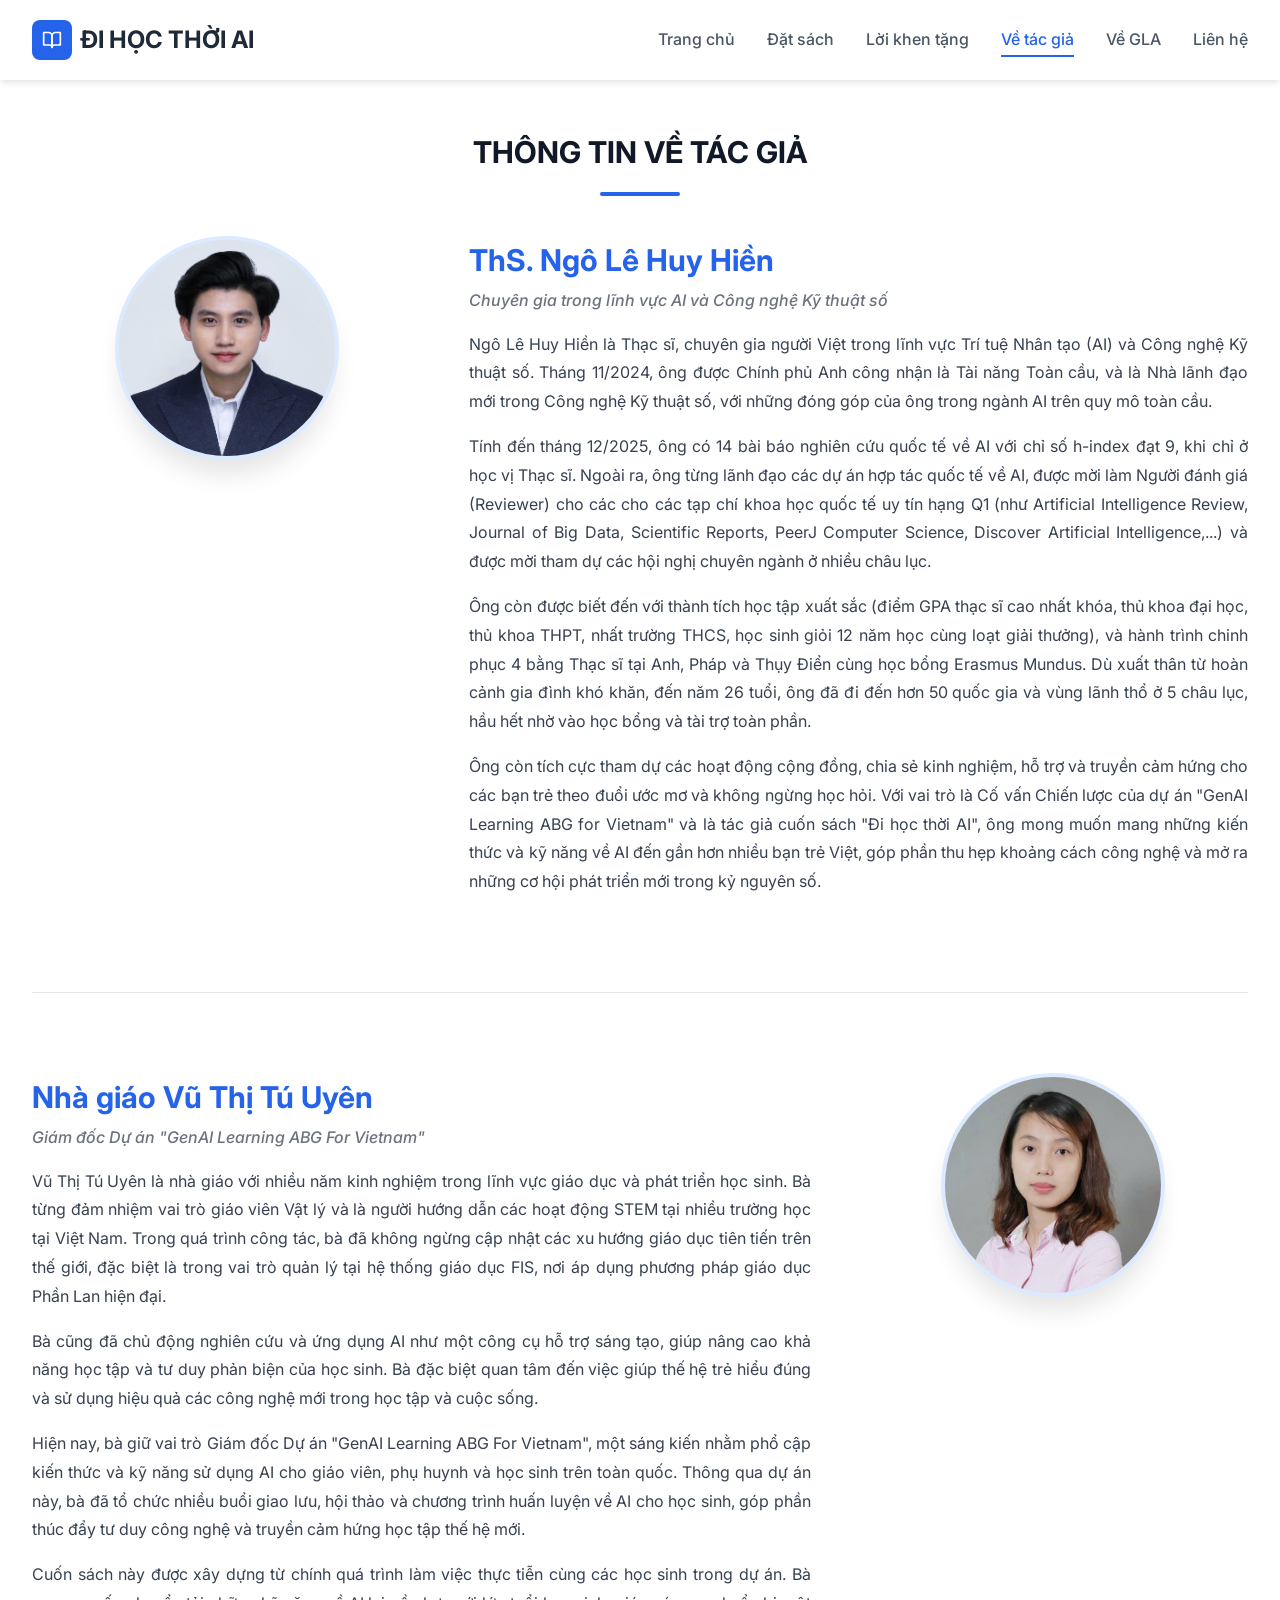
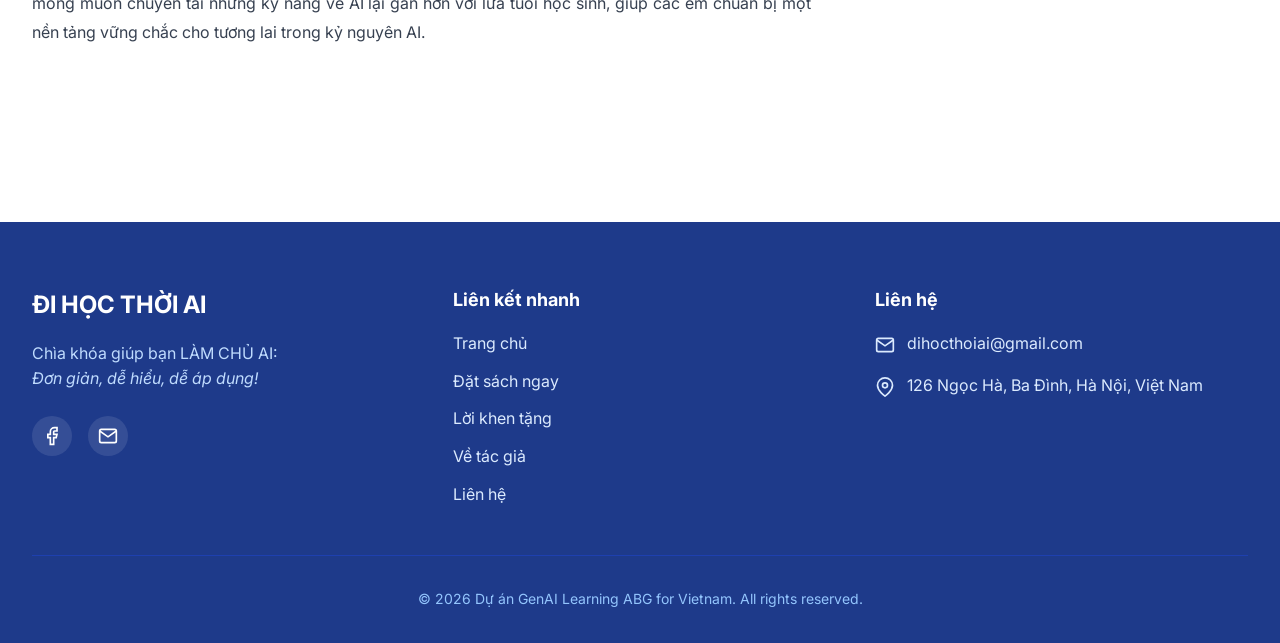
==== commit 3b864058: "Add book reference to Ngô Lê Huy Hiền's bio" ====
--- a/authors.html
+++ b/authors.html
@@ -11,6 +11,18 @@
     <link rel="preconnect" href="https://fonts.googleapis.com">
     <link rel="preconnect" href="https://fonts.gstatic.com" crossorigin>
     <link href="https://fonts.googleapis.com/css2?family=Inter:wght@400;500;600;700;800&family=Merriweather:ital,wght@0,400;0,700;1,400;1,700&family=Noto+Serif:ital,wght@0,400;0,700;1,400;1,700&family=Playfair+Display:ital,wght@0,400;0,500;0,700;1,400;1,500;1,700&display=swap" rel="stylesheet">
+	
+	<!-- Open Graph -->
+	<meta property="og:type" content="website">
+	<meta property="og:site_name" content="Đi Học Thời AI">
+	<meta property="og:title" content="Tác giả Ngô Lê Huy Hiền - Vũ Thị Tú Uyên">
+	<meta property="og:description" content="Đi Học Thời AI là cuốn sách mang lại những kiến thức về AI, kỹ năng và công cụ thiết thực; giúp ứng dụng AI vào học tập, sáng tạo và bứt phá trong kỷ nguyên số.">
+	<meta property="og:url" content="https://dihocthoiai.com/authors.html">
+	<meta property="og:image" content="https://dihocthoiai.com/img/Di%20Hoc%20Thoi%20AI%202.jpg">
+	<meta property="og:image:width" content="1611">
+	<meta property="og:image:height" content="967">
+	<meta property="og:image:alt" content="Bìa sách Đi Học Thời AI">
+	
     <link rel="stylesheet" href="styles.css">
 </head>
 <body>
@@ -88,7 +100,7 @@
                                 <p>Ngô Lê Huy Hiền là Thạc sĩ, chuyên gia người Việt trong lĩnh vực Trí tuệ Nhân tạo (AI) và Công nghệ Kỹ thuật số. Tháng 11/2024, ông được Chính phủ Anh công nhận là Tài năng Toàn cầu, và là Nhà lãnh đạo mới trong Công nghệ Kỹ thuật số, với những đóng góp của ông trong ngành AI trên quy mô toàn cầu.</p>
                                 <p>Tính đến tháng 12/2025, ông có 14 bài báo nghiên cứu quốc tế về AI với chỉ số h-index đạt 9, khi chỉ ở học vị Thạc sĩ. Ngoài ra, ông từng lãnh đạo các dự án hợp tác quốc tế về AI, được mời làm Người đánh giá (Reviewer) cho các cho các tạp chí khoa học quốc tế uy tín hạng Q1 (như Artificial Intelligence Review, Journal of Big Data, Scientific Reports, PeerJ Computer Science, Discover Artificial Intelligence,...) và được mời tham dự các hội nghị chuyên ngành ở nhiều châu lục.</p>
                                 <p>Ông còn được biết đến với thành tích học tập xuất sắc (điểm GPA thạc sĩ cao nhất khóa, thủ khoa đại học, thủ khoa THPT, nhất trường THCS, học sinh giỏi 12 năm học cùng loạt giải thưởng), và hành trình chinh phục 4 bằng Thạc sĩ tại Anh, Pháp và Thụy Điển cùng học bổng Erasmus Mundus. Dù xuất thân từ hoàn cảnh gia đình khó khăn, đến năm 26 tuổi, ông đã đi đến hơn 50 quốc gia và vùng lãnh thổ ở 5 châu lục, hầu hết nhờ vào học bổng và tài trợ toàn phần.</p>
-                                <p>Ông còn tích cực tham dự các hoạt động cộng đồng, chia sẻ kinh nghiệm, hỗ trợ và truyền cảm hứng cho các bạn trẻ theo đuổi ước mơ và không ngừng học hỏi. Với vai trò là Cố vấn Chiến lược của dự án "GenAI Learning ABG for Vietnam", ông mong muốn mang những kiến thức và kỹ năng về AI đến gần hơn nhiều bạn trẻ Việt, góp phần thu hẹp khoảng cách công nghệ và mở ra những cơ hội phát triển mới trong kỷ nguyên số.</p>
+                                <p>Ông còn tích cực tham dự các hoạt động cộng đồng, chia sẻ kinh nghiệm, hỗ trợ và truyền cảm hứng cho các bạn trẻ theo đuổi ước mơ và không ngừng học hỏi. Với vai trò là Cố vấn Chiến lược của dự án "GenAI Learning ABG for Vietnam" và là tác giả cuốn sách "Đi học thời AI", ông mong muốn mang những kiến thức và kỹ năng về AI đến gần hơn nhiều bạn trẻ Việt, góp phần thu hẹp khoảng cách công nghệ và mở ra những cơ hội phát triển mới trong kỷ nguyên số.</p>
                             </div>
                         </div>
                     </div>
--- a/styles.css
+++ b/styles.css
@@ -60,7 +60,7 @@
 @media (min-width: 1024px) { .hero-text { width: 60%; } }
 .hero-image-mobile { order: 2; width: 100%; display: flex; justify-content: flex-start; }
 @media (min-width: 1024px) { .hero-image-mobile { display: none; } }
-.hero-cta { order: 3; width: 100%; padding-top: 1rem; }
+.hero-cta { order: 3; width: 100%; padding-top: 1rem; text-align: right; }
 @media (min-width: 1024px) { .hero-cta { width: 60%; padding-top: 0; } }
 .hero-image-wrapper { display: none; }
 @media (min-width: 1024px) { .hero-image-wrapper { display: flex; position: absolute; bottom: 0; left: 50%; transform: translateX(-50%); width: 100%; max-width: 1280px; padding: 0 2rem; justify-content: flex-start; align-items: flex-end; z-index: 1; pointer-events: none; } }
@@ -75,14 +75,15 @@
 .subtitle-short { display: none; }
 @media (max-width: 640px) { .subtitle-full { display: none; } .subtitle-short { display: inline; } }
 .hero-image-container { position: relative; width: 100%; max-width: 400px; height: auto; overflow: hidden; pointer-events: auto; }
-@media (min-width: 1024px) { .hero-image-container { width: 450px; max-width: none; } }
-@media (min-width: 1150px) { .hero-image-container { width: 500px; } }
+@media (min-width: 1024px) { .hero-image-container { width: 500px; max-width: none; } }
+@media (min-width: 1170px) { .hero-image-container { width: 600px; } }
 .hero-image { width: 100%; height: auto; object-fit: contain; display: block; vertical-align: bottom; }
 .hero-image-overlay { display: none; }
 .hero-cta-label { display: flex; align-items: center; justify-content: flex-end; gap: 0.5rem; margin-bottom: 1rem; }
 @media (min-width: 1024px) { .hero-cta-label { justify-content: flex-end; } }
-.hero-cta-text { font-weight: 700; font-size: 1.125rem; color: white; text-transform: uppercase; }
-.hero-cta-line { height: 1px; background: rgba(255,255,255,0.5); flex-grow: 1; max-width: 100px; }
+
+.hero-cta-text { font-weight: 400; font-size: 0.85rem; color: rgba(255,255,255,0.6); text-transform: uppercase; }
+.hero-cta-line { height: 1px; background: rgba(255,255,255,0.3); flex-grow: 1; max-width: 100px; }
 .hero-buttons { display: flex; flex-wrap: wrap; justify-content: flex-end; gap: 0.75rem; }
 @media (max-width: 400px) { .hero-buttons { gap: 0.5rem; } }
 @media (min-width: 1024px) { .hero-buttons { justify-content: flex-end; } }
@@ -94,6 +95,38 @@
 .btn-lazada { background: #0f146d; }
 .btn-alpha { background: #AD2328; }
 .btn-fahasa { background: #C92127; }
+.btn-tiktok { background: #000000; }
+
+/* Hero CTA New Styles */
+.btn-cta-primary {
+    display: inline-block;
+    background: linear-gradient(135deg, #0e47e3 0%, #0d017d 100%);
+    color: white;
+	border: 2px solid rgba(255, 255, 255, 0.6); border-radius: 0.1em;
+    padding: 16px 48px;
+    border-radius: 50px;
+    font-weight: 700;
+    font-size: 1.25rem;
+    text-decoration: none;
+    box-shadow: 0 10px 25px rgba(47, 179, 235, 0.5);
+    transition: all 0.3s;
+    margin-bottom: 12px;
+}
+.btn-cta-primary:hover {
+    transform: translateY(-3px);
+    box-shadow: 0 12px 35px rgba(47, 179, 235, 0.6);
+}
+.hero-cta-direct {
+    color: rgba(255,255,255,0.7);
+    font-size: 0.9rem;
+    margin-bottom: 16px;
+    font-style: italic;
+    text-align: right;
+}
+@media (max-width: 640px) {
+    .btn-cta-primary { padding: 14px 36px; font-size: 1.1rem; }
+    .hero-cta-direct { font-size: 0.875rem; }
+}
 
 /* Quote Section */
 .quote-section { padding: 4rem 0; background: linear-gradient(rgba(5, 78, 126, 0.85), rgba(5, 78, 126, 0.85)), url('https://images.unsplash.com/photo-1456513080510-7bf3a84b82f8?auto=format&fit=crop&w=1920&q=80'); background-size: cover; background-position: center top; background-attachment: fixed; box-shadow: 0 10px 30px rgba(0, 0, 0, 0.15); position: relative; z-index: 1; margin-top: -1px; }
@@ -335,6 +368,11 @@
 .contact-gla-link span { font-weight: 500; color: var(--gray-700); font-size: 1.125rem; }
 
 /* Order Page */
+.order-cta { text-align: center; margin-bottom: 2rem; }
+.preview-section { text-align: center; margin-bottom: 2rem; }
+.preview-section h3 { font-size: 1.75rem; font-weight: 700; color: var(--brand-800); margin-bottom: 1.5rem; }
+.pdf-viewer { max-width: 100%; margin: 0 auto; }
+@media (max-width: 768px) { .pdf-viewer iframe { height: 500px; } }
 .order-online { max-width: 100%; margin: 0 auto 4rem; }
 .order-online-card { background: var(--brand-50); border-radius: 1rem; padding: 2rem; text-align: center; box-shadow: 0 1px 3px rgba(0,0,0,0.1); border: 1px solid var(--brand-100); }
 @media (min-width: 768px) { .order-online-card { padding: 3rem; } }
@@ -349,6 +387,9 @@
 .order-section-title .accent { width: 8px; height: 32px; border-radius: 2px; }
 .order-section-title.alpha { color: var(--brand); }
 .order-section-title.alpha .accent { background: var(--brand); }
+.order-section-title.tramdoc { color: #16a34a; }
+.order-section-title.tramdoc .accent { background: #16a34a; }
+.order-tramdoc-card .address svg, .order-tramdoc-card .phone svg { stroke: #16a34a; }
 .order-section-title.fahasa { color: #C92127; }
 .order-section-title.fahasa .accent { background: #C92127; }
 .order-table-wrapper { display: none; overflow: hidden; border-radius: 0.75rem; border: 1px solid var(--gray-200); box-shadow: 0 1px 3px rgba(0,0,0,0.1); }
@@ -378,6 +419,8 @@
 .order-fahasa-card h5 { font-weight: 700; color: var(--gray-900); margin-bottom: 0.75rem; }
 .order-fahasa-card .address { display: flex; align-items: flex-start; gap: 0.5rem; font-size: 0.875rem; color: var(--gray-600); }
 .order-fahasa-card .address svg { color: #C92127; flex-shrink: 0; margin-top: 2px; }
+.order-fahasa-card .phone { display: flex; align-items: flex-start; gap: 0.5rem; font-size: 0.875rem; color: var(--gray-600); }
+.order-fahasa-card .phone svg { color: #C92127; flex-shrink: 0; margin-top: 2px; }
 
 /* Testimonials Page */
 .testimonials-page-grid { display: grid; grid-template-columns: 1fr; gap: 2rem; }
@@ -395,3 +438,179 @@
 .testimonial-page-text { color: var(--gray-700); font-size: 1.125rem; font-style: italic; line-height: 1.8; font-family: 'Merriweather', serif; }
 @media (min-width: 768px) { .testimonial-page-text { font-size: 1.25rem; } }
 .testimonial-page-footer { display: none; }
+
+/* Order Direct Form */
+.order-direct-section { margin-bottom: 50px; }
+.order-header { text-align: center; margin-bottom: 25px; }
+.order-header h3 { font-size: 1.8rem; color: #1e3a8a; margin-bottom: 8px; font-weight: 700; }
+.order-header p { color: var(--gray-500); font-size: 1rem; }
+
+.order-form-container {
+    max-width: 600px;
+    margin: 0 auto;
+    padding: 40px;
+    background: #ffffff;
+    border-radius: 16px;
+    border: 1px solid var(--gray-200);
+    box-shadow: 0 4px 20px rgba(0,0,0,0.08);
+}
+.form-group { margin-bottom: 20px; }
+.form-group label { display: block; margin-bottom: 8px; font-weight: 600; color: var(--gray-700); }
+.form-group input, .form-group textarea {
+    width: 100%;
+    padding: 12px;
+    border: 1px solid var(--gray-300);
+    border-radius: 8px;
+    font-family: 'Inter', sans-serif;
+    font-size: 16px;
+    transition: border-color 0.2s;
+    box-sizing: border-box;
+}
+.form-group input:focus, .form-group textarea:focus { border-color: var(--brand); outline: none; }
+.form-group textarea { resize: none; height: 100px; }
+.form-group input.invalid, .form-group textarea.invalid { border-color: #dc2626; }
+.error-msg { color: #dc2626; font-size: 12px; margin-top: 4px; display: none; }
+
+.quantity-control { display: flex; align-items: center; gap: 15px; }
+.btn-qty {
+    width: 40px;
+    height: 40px;
+    border: 1px solid var(--gray-300);
+    background: var(--gray-100);
+    border-radius: 8px;
+    cursor: pointer;
+    font-size: 20px;
+    font-weight: bold;
+    display: flex;
+    align-items: center;
+    justify-content: center;
+}
+.btn-qty:hover { background: var(--gray-200); }
+#quantity { width: 60px; text-align: center; border: 1px solid var(--gray-300); border-radius: 8px; padding: 8px; font-weight: bold; }
+
+.price-summary {
+    background: var(--brand-50);
+    border: 1px dashed var(--brand);
+    padding: 20px;
+    border-radius: 12px;
+    margin: 25px 0;
+}
+.price-row { display: flex; justify-content: space-between; align-items: baseline; flex-wrap: wrap; gap: 10px; }
+.total-label { color: var(--brand-800); font-weight: 600; }
+.total-amount { font-size: 24px; font-weight: 800; color: #dc2626; }
+.old-price { text-decoration: line-through; color: var(--gray-400); font-size: 14px; margin-left: 10px; }
+
+.btn-submit {
+    width: 100%;
+    padding: 16px;
+    background-color: var(--brand);
+    color: white;
+    border: none;
+    border-radius: 8px;
+    font-weight: 700;
+    font-size: 16px;
+    cursor: pointer;
+    transition: background 0.3s;
+}
+.btn-submit:hover { background-color: var(--brand-700); }
+.btn-submit:disabled { background-color: var(--gray-400); cursor: not-allowed; }
+
+#form-message {
+    margin-top: 20px;
+    padding: 15px;
+    border-radius: 8px;
+    display: none;
+    text-align: center;
+    font-weight: 500;
+}
+#form-message.success { background-color: #ecfdf5; color: #065f46; border: 1px solid #a7f3d0; }
+#form-message.error { background-color: #fef2f2; color: #991b1b; border: 1px solid #fecaca; }
+
+.spinner {
+    display: none;
+    width: 18px;
+    height: 18px;
+    border: 3px solid rgba(255,255,255,.3);
+    border-radius: 50%;
+    border-top-color: #fff;
+    animation: spin 1s linear infinite;
+    margin-right: 10px;
+}
+@keyframes spin { to { transform: rotate(360deg); } }
+
+/* Benefits Section */
+.benefits-wrapper { display: flex; justify-content: center; margin-bottom: 30px; }
+.benefits-section {
+    background: linear-gradient(135deg, #4f46e5 0%, #7c3aed 50%, #a855f7 100%);
+    border-radius: 20px;
+    padding: 32px 36px;
+    color: white;
+    position: relative;
+    overflow: hidden;
+    max-width: 600px;
+    width: 100%;
+    box-shadow: 0 20px 40px rgba(79, 70, 229, 0.3);
+}
+.benefits-section::before {
+    content: '';
+    position: absolute;
+    top: -50%;
+    right: -30%;
+    width: 80%;
+    height: 150%;
+    background: radial-gradient(circle, rgba(255,255,255,0.15) 0%, transparent 60%);
+    pointer-events: none;
+}
+.benefits-section::after {
+    content: '';
+    position: absolute;
+    bottom: -30%;
+    left: -20%;
+    width: 60%;
+    height: 100%;
+    background: radial-gradient(circle, rgba(255,255,255,0.08) 0%, transparent 50%);
+    pointer-events: none;
+}
+.benefits-title {
+    font-size: 1.15rem;
+    font-weight: 700;
+    margin-bottom: 24px;
+    display: flex;
+    align-items: center;
+    gap: 10px;
+    text-shadow: 0 2px 4px rgba(0,0,0,0.1);
+}
+.benefits-title .gift-icon { font-size: 1.4rem; }
+.benefits-list { list-style: none; padding: 0; margin: 0; display: grid; gap: 16px; }
+.benefits-list li { display: flex; align-items: flex-start; gap: 14px; font-size: 0.95rem; line-height: 1.6; }
+.benefit-icon {
+    width: 26px;
+    height: 26px;
+    background: linear-gradient(135deg, #34d399 0%, #10b981 100%);
+    border-radius: 50%;
+    display: flex;
+    align-items: center;
+    justify-content: center;
+    flex-shrink: 0;
+    margin-top: 1px;
+    box-shadow: 0 4px 12px rgba(16, 185, 129, 0.4);
+}
+.benefit-icon svg { width: 14px; height: 14px; stroke: white; }
+.benefit-text { color: rgba(255,255,255,0.95); }
+.benefit-highlight {
+    background: linear-gradient(135deg, #fbbf24 0%, #f59e0b 100%);
+    color: #1e1b4b;
+    padding: 3px 10px;
+    border-radius: 6px;
+    font-weight: 700;
+    font-size: 0.9rem;
+    display: inline-block;
+    box-shadow: 0 2px 8px rgba(251, 191, 36, 0.4);
+}
+
+@media (max-width: 768px) {
+    .benefits-section { max-width: 100%; padding: 24px 20px; border-radius: 16px; }
+    .benefits-title { font-size: 1.05rem; }
+    .benefits-list li { font-size: 0.9rem; }
+    .order-form-container { padding: 24px 20px; }
+}
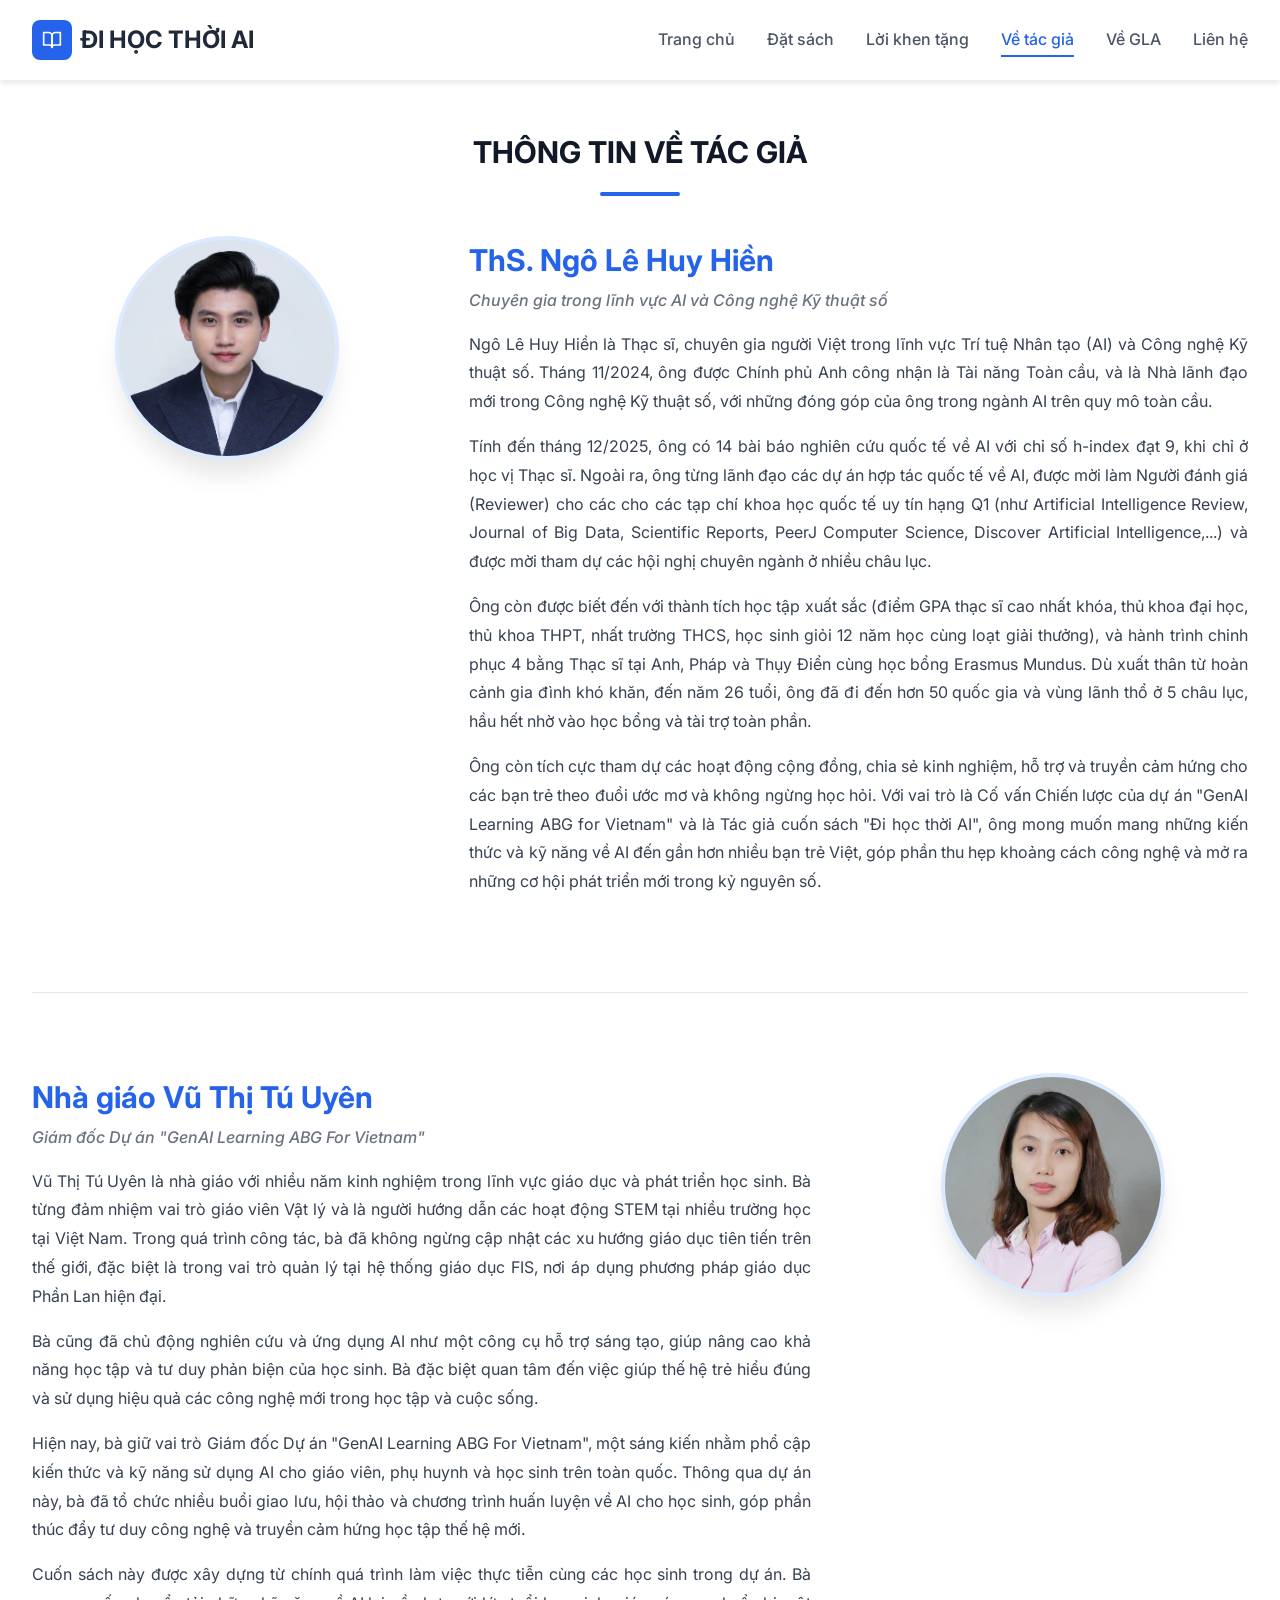
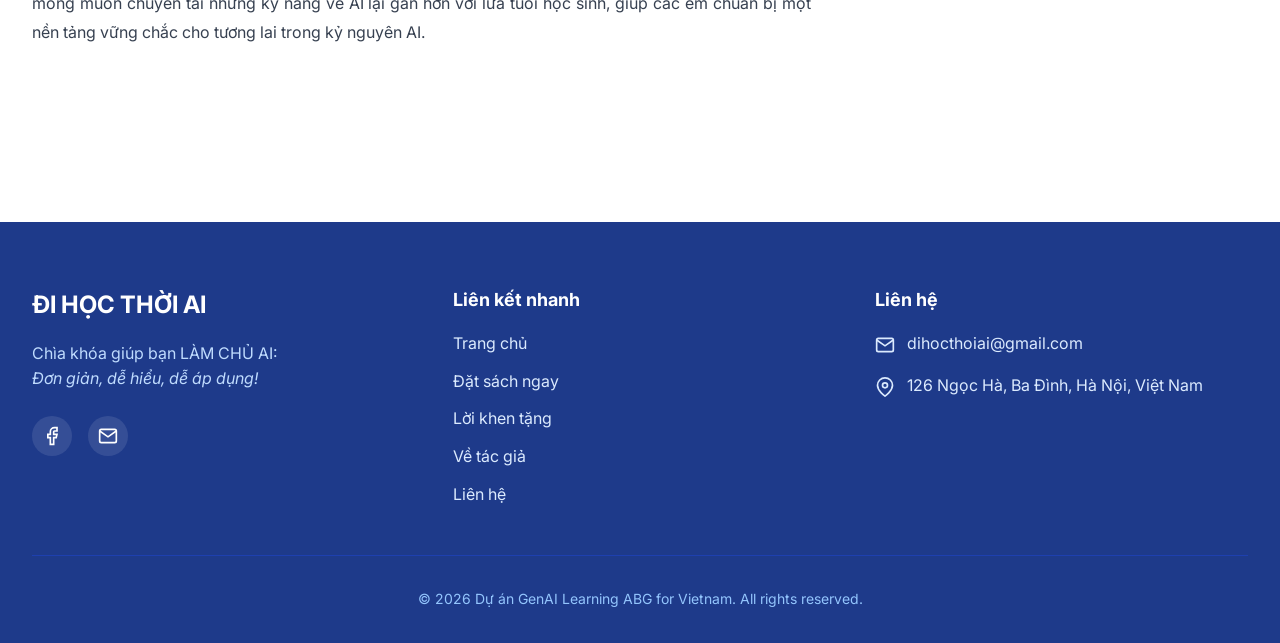
==== commit 110c0506: "Update authors.html" ====
--- a/authors.html
+++ b/authors.html
@@ -100,7 +100,7 @@
                                 <p>Ngô Lê Huy Hiền là Thạc sĩ, chuyên gia người Việt trong lĩnh vực Trí tuệ Nhân tạo (AI) và Công nghệ Kỹ thuật số. Tháng 11/2024, ông được Chính phủ Anh công nhận là Tài năng Toàn cầu, và là Nhà lãnh đạo mới trong Công nghệ Kỹ thuật số, với những đóng góp của ông trong ngành AI trên quy mô toàn cầu.</p>
                                 <p>Tính đến tháng 12/2025, ông có 14 bài báo nghiên cứu quốc tế về AI với chỉ số h-index đạt 9, khi chỉ ở học vị Thạc sĩ. Ngoài ra, ông từng lãnh đạo các dự án hợp tác quốc tế về AI, được mời làm Người đánh giá (Reviewer) cho các cho các tạp chí khoa học quốc tế uy tín hạng Q1 (như Artificial Intelligence Review, Journal of Big Data, Scientific Reports, PeerJ Computer Science, Discover Artificial Intelligence,...) và được mời tham dự các hội nghị chuyên ngành ở nhiều châu lục.</p>
                                 <p>Ông còn được biết đến với thành tích học tập xuất sắc (điểm GPA thạc sĩ cao nhất khóa, thủ khoa đại học, thủ khoa THPT, nhất trường THCS, học sinh giỏi 12 năm học cùng loạt giải thưởng), và hành trình chinh phục 4 bằng Thạc sĩ tại Anh, Pháp và Thụy Điển cùng học bổng Erasmus Mundus. Dù xuất thân từ hoàn cảnh gia đình khó khăn, đến năm 26 tuổi, ông đã đi đến hơn 50 quốc gia và vùng lãnh thổ ở 5 châu lục, hầu hết nhờ vào học bổng và tài trợ toàn phần.</p>
-                                <p>Ông còn tích cực tham dự các hoạt động cộng đồng, chia sẻ kinh nghiệm, hỗ trợ và truyền cảm hứng cho các bạn trẻ theo đuổi ước mơ và không ngừng học hỏi. Với vai trò là Cố vấn Chiến lược của dự án "GenAI Learning ABG for Vietnam" và là tác giả cuốn sách "Đi học thời AI", ông mong muốn mang những kiến thức và kỹ năng về AI đến gần hơn nhiều bạn trẻ Việt, góp phần thu hẹp khoảng cách công nghệ và mở ra những cơ hội phát triển mới trong kỷ nguyên số.</p>
+                                <p>Ông còn tích cực tham dự các hoạt động cộng đồng, chia sẻ kinh nghiệm, hỗ trợ và truyền cảm hứng cho các bạn trẻ theo đuổi ước mơ và không ngừng học hỏi. Với vai trò là Cố vấn Chiến lược của dự án "GenAI Learning ABG for Vietnam" và là Tác giả cuốn sách "Đi học thời AI", ông mong muốn mang những kiến thức và kỹ năng về AI đến gần hơn nhiều bạn trẻ Việt, góp phần thu hẹp khoảng cách công nghệ và mở ra những cơ hội phát triển mới trong kỷ nguyên số.</p>
                             </div>
                         </div>
                     </div>
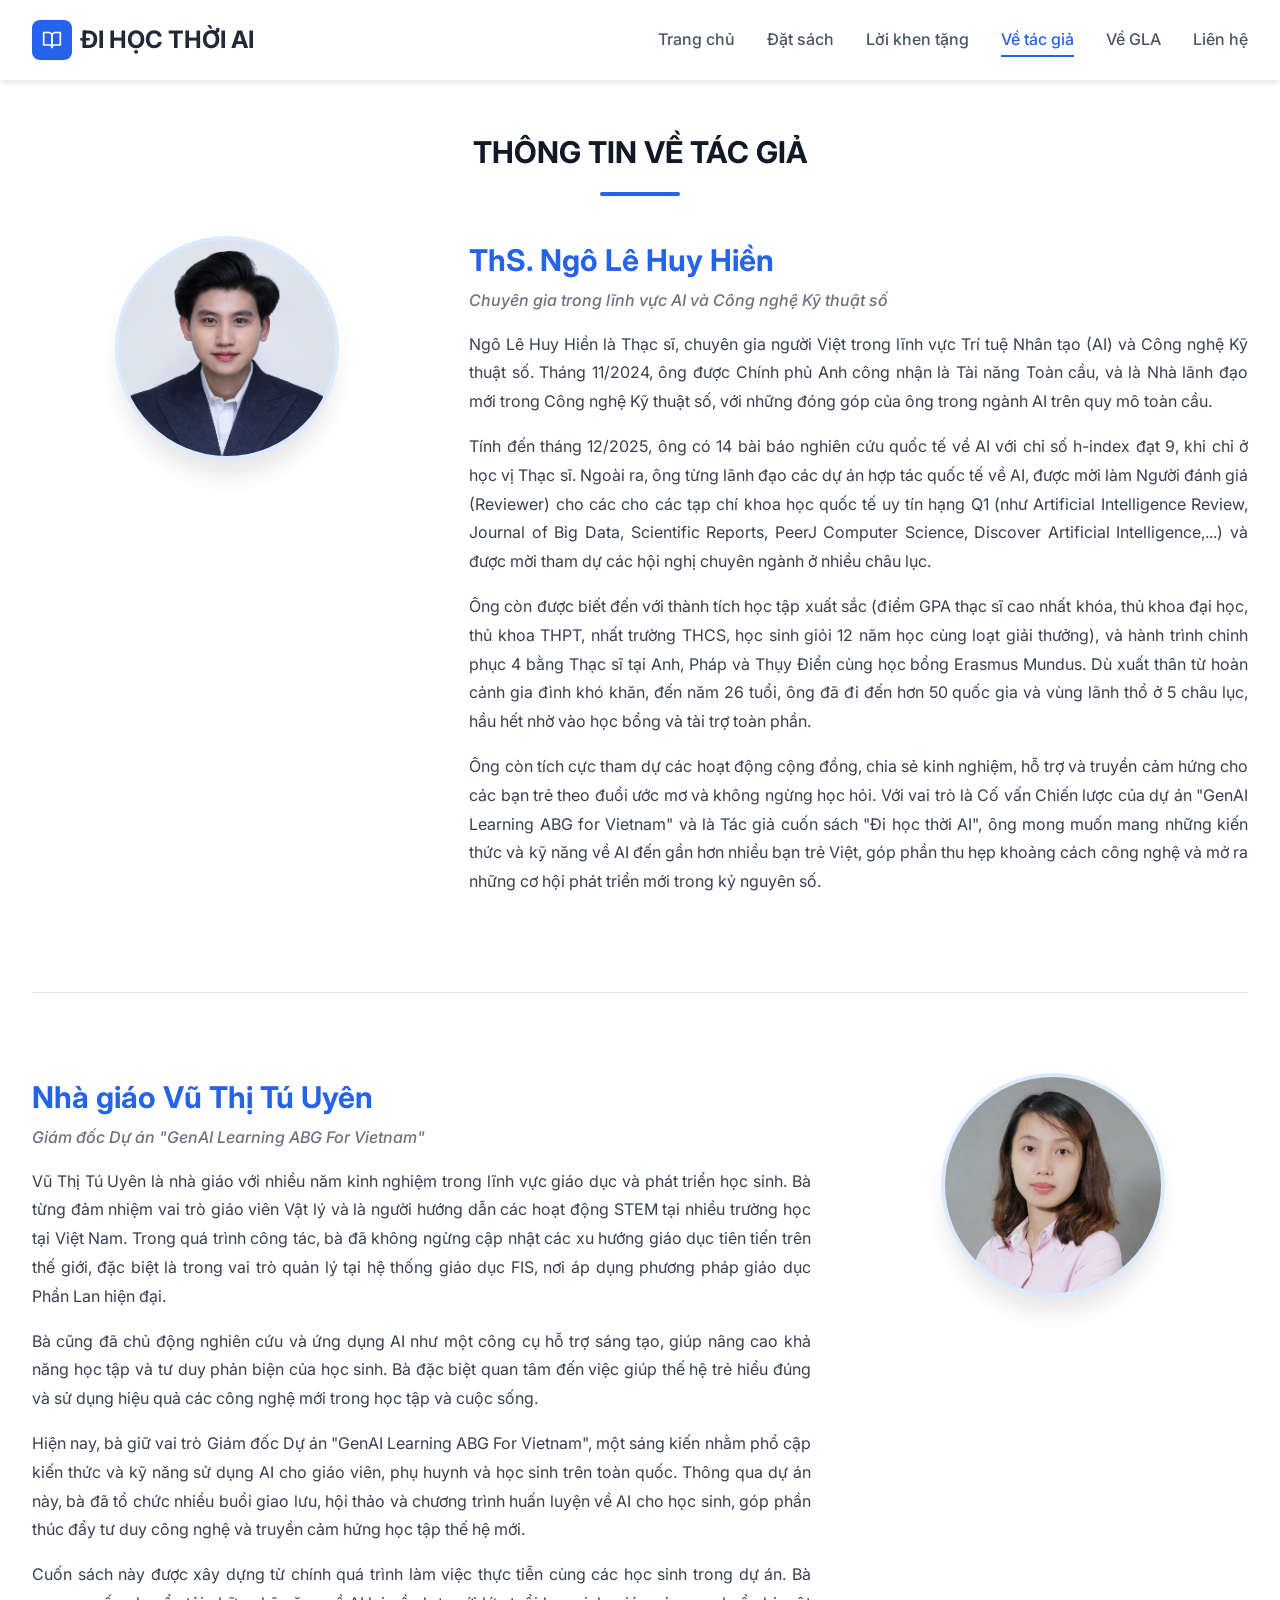
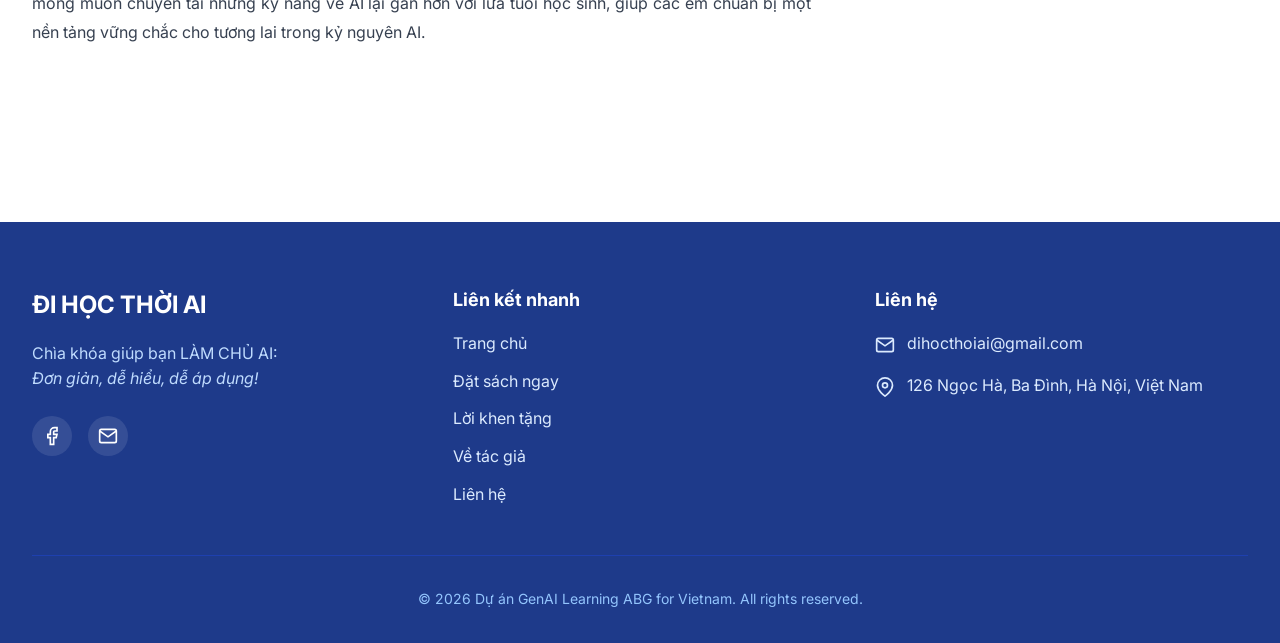
==== commit 47f64d94: "update favicon" ====
--- a/authors.html
+++ b/authors.html
@@ -7,7 +7,7 @@
     <meta name="description" content="Đi Học Thời AI là cuốn sách mang lại những kiến thức về AI, kỹ năng và công cụ thiết thực; giúp ứng dụng AI vào học tập, sáng tạo và bứt phá trong kỷ nguyên số.">
     <meta name="robots" content="index,follow">
 	<link rel="canonical" href="https://dihocthoiai.com/authors.html">
-	<link rel="icon" type="image/svg+xml" href="data:image/svg+xml,%3Csvg xmlns='http://www.w3.org/2000/svg' viewBox='0 0 24 24' fill='none' stroke='%232563eb' stroke-width='2' stroke-linecap='round' stroke-linejoin='round'%3E%3Cpath d='M2 3h6a4 4 0 0 1 4 4v14a3 3 0 0 0-3-3H2z'/%3E%3Cpath d='M22 3h-6a4 4 0 0 0-4 4v14a3 3 0 0 1 3-3h7z'/%3E%3C/svg%3E">
+	<link rel="icon" type="image/svg+xml" href="img/favicon.png">
     <link rel="preconnect" href="https://fonts.googleapis.com">
     <link rel="preconnect" href="https://fonts.gstatic.com" crossorigin>
     <link href="https://fonts.googleapis.com/css2?family=Inter:wght@400;500;600;700;800&family=Merriweather:ital,wght@0,400;0,700;1,400;1,700&family=Noto+Serif:ital,wght@0,400;0,700;1,400;1,700&family=Playfair+Display:ital,wght@0,400;0,500;0,700;1,400;1,500;1,700&display=swap" rel="stylesheet">
--- a/styles.css
+++ b/styles.css
@@ -429,7 +429,7 @@
 .testimonial-page-card:hover { box-shadow: 0 10px 25px -5px rgba(0,0,0,0.1); }
 .testimonial-page-author-section { display: flex; flex-direction: column; align-items: center; text-align: center; padding-bottom: 1.5rem; border-bottom: 1px solid var(--gray-100); margin-bottom: 1.5rem; }
 @media (min-width: 640px) { .testimonial-page-author-section { min-width: 250px; max-width: 250px; padding-bottom: 0; border-bottom: none; margin-bottom: 0; padding-right: 2.5rem; border-right: 1px solid var(--gray-100); } }
-.testimonial-page-avatar { width: 100px; height: 100px; border-radius: 50%; object-fit: cover; border: 3px solid var(--brand-100); box-shadow: 0 10px 15px -3px rgba(0,0,0,0.1); margin-bottom: 1rem; }
+.testimonial-page-avatar { width: 100px; height: 100px; border-radius: 50%; object-fit: cover; border: 3px solid var(--brand-200); box-shadow: 0 10px 15px -3px rgba(0,0,0,0.1); margin-bottom: 1rem; }
 .testimonial-page-author h4 { color: var(--brand); font-weight: 700; font-size: 1.125rem; line-height: 1.3; margin-bottom: 0.5rem; }
 .testimonial-page-author p { color: var(--gray-500); font-size: 0.875rem; line-height: 1.5; }
 .testimonial-page-content { position: relative; z-index: 1; flex-grow: 1; display: flex; flex-direction: column; justify-content: center; }
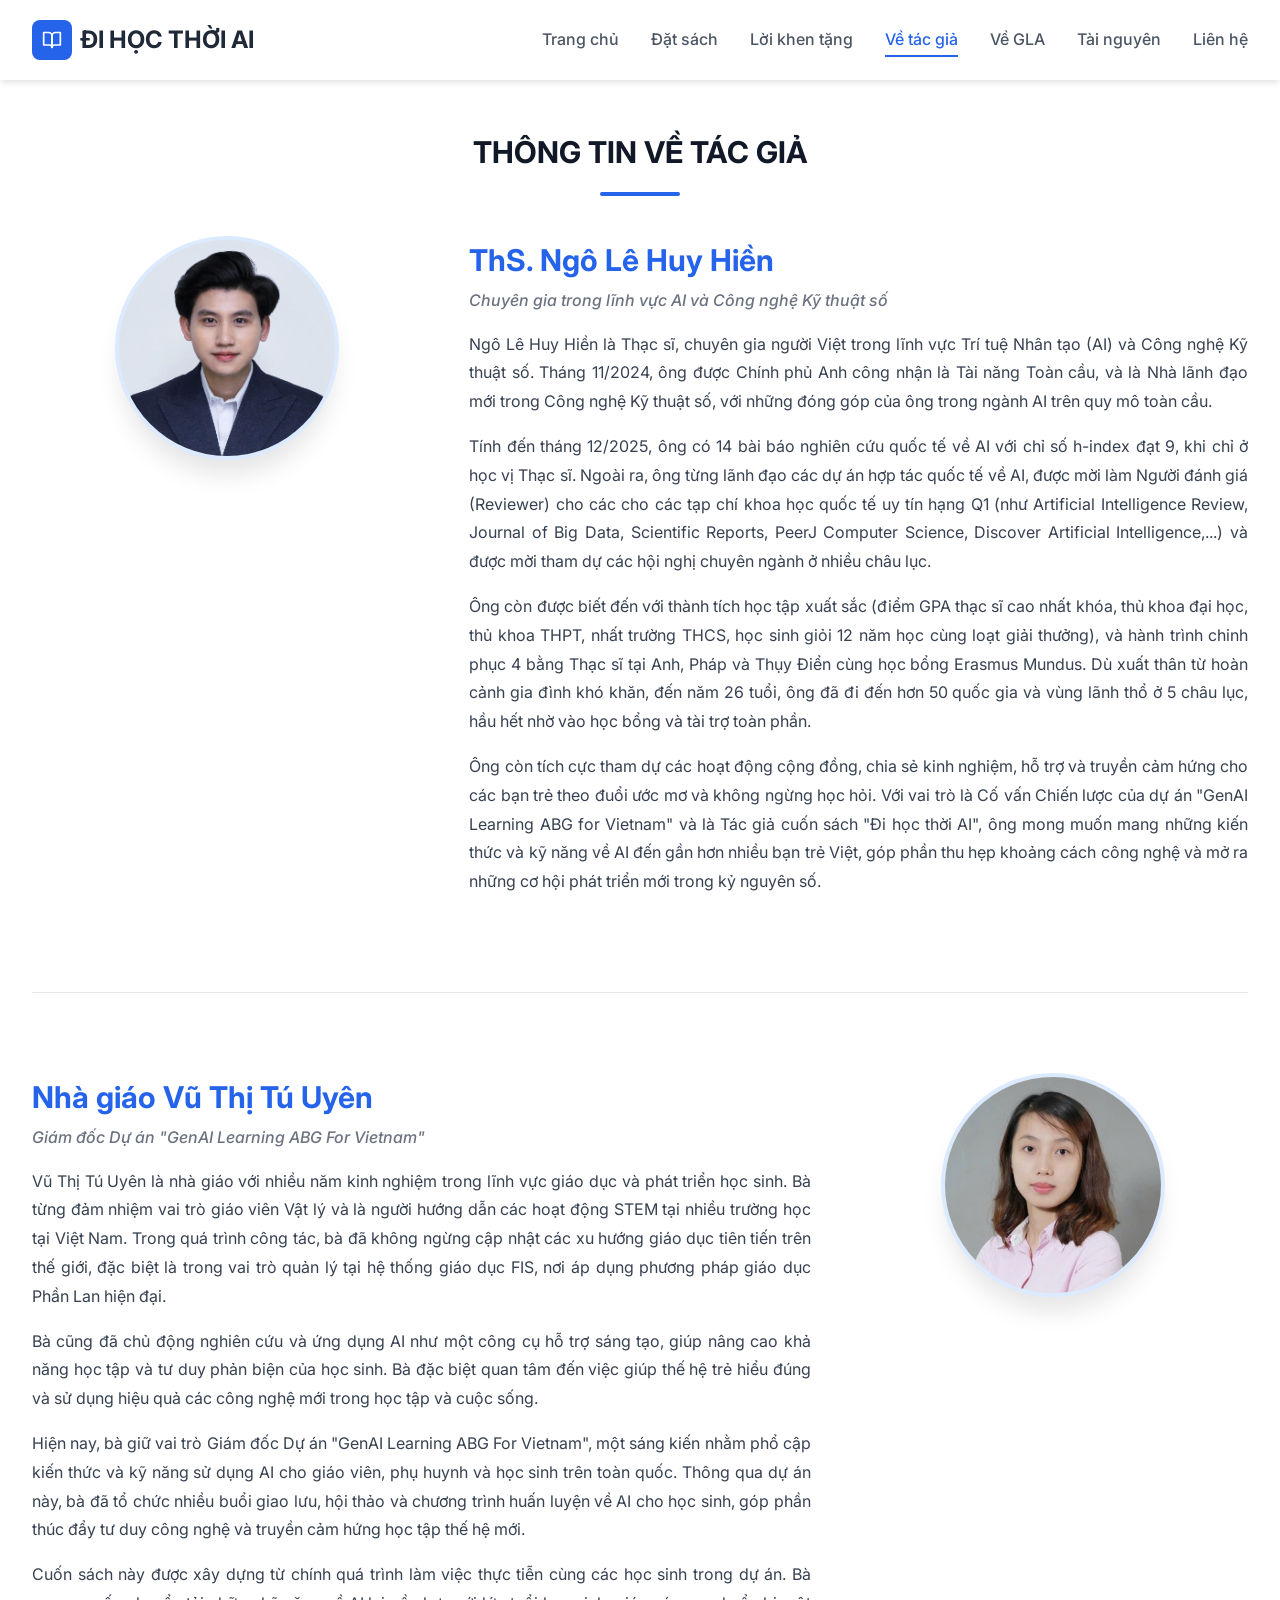
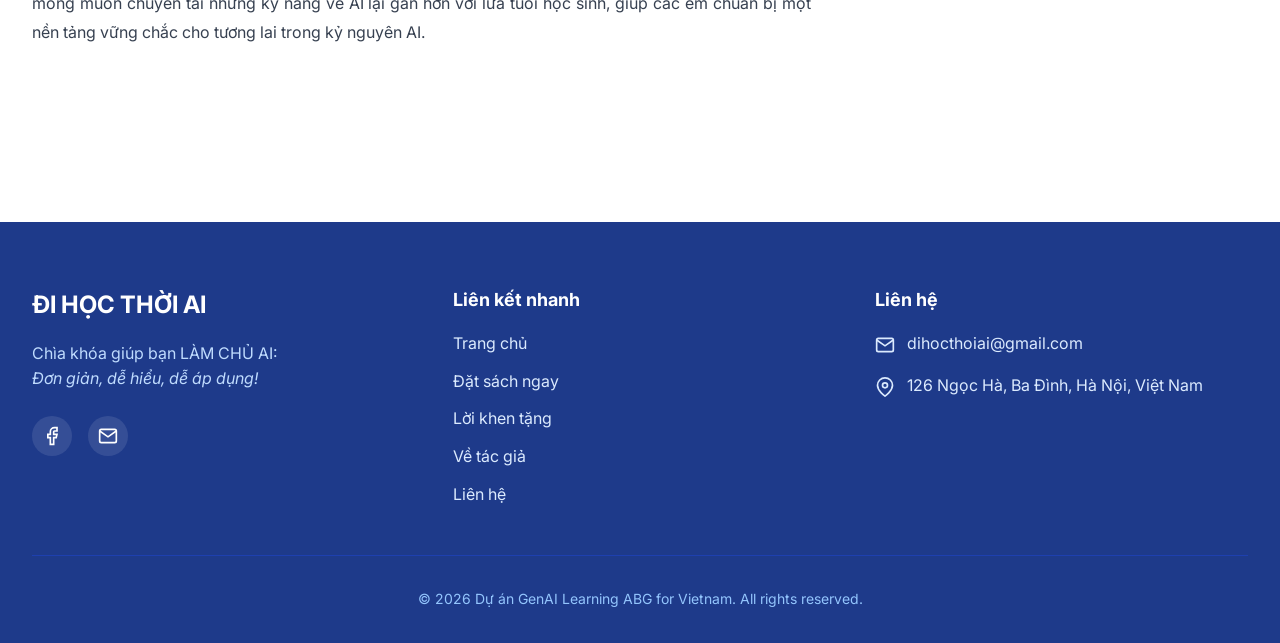
==== commit 773f7910: "Update Resource Page" ====
--- a/authors.html
+++ b/authors.html
@@ -46,6 +46,7 @@
                     <a href="testimonials.html" class="nav-link">Lời khen tặng</a>
                     <a href="authors.html" class="nav-link active">Về tác giả</a>
                     <a href="gla.html" class="nav-link">Về GLA</a>
+                    <a href="resources.html" class="nav-link">Tài nguyên</a>
                     <a href="contact.html" class="nav-link">Liên hệ</a>
                 </nav>
 
@@ -70,6 +71,7 @@
                 <a href="testimonials.html" class="mobile-nav-link">Lời khen tặng</a>
                 <a href="authors.html" class="mobile-nav-link active">Về tác giả</a>
                 <a href="gla.html" class="mobile-nav-link">Về GLA</a>
+                <a href="resources.html" class="mobile-nav-link">Tài nguyên</a>
                 <a href="contact.html" class="mobile-nav-link">Liên hệ</a>
             </div>
         </div>
--- a/styles.css
+++ b/styles.css
@@ -614,3 +614,190 @@
     .benefits-list li { font-size: 0.9rem; }
     .order-form-container { padding: 24px 20px; }
 }
+
+/* Resources Page */
+.resource-card {
+    max-width: 800px;
+    margin: 0 auto 3rem;
+    background: white;
+    border-radius: 1rem;
+    border: 1px solid var(--gray-200);
+    box-shadow: 0 10px 25px -5px rgba(0,0,0,0.08);
+    overflow: hidden;
+    transition: box-shadow 0.3s, transform 0.3s;
+}
+.resource-card:hover {
+    box-shadow: 0 20px 40px -10px rgba(0,0,0,0.15);
+    transform: translateY(-4px);
+}
+.resource-card-icon-area {
+    background: linear-gradient(135deg, var(--brand-600) 0%, var(--brand-800) 100%);
+    padding: 2rem 2rem 1.5rem;
+    display: flex;
+    align-items: center;
+    justify-content: space-between;
+}
+.resource-card-icon {
+    width: 72px;
+    height: 72px;
+    background: rgba(255,255,255,0.15);
+    border-radius: 1rem;
+    display: flex;
+    align-items: center;
+    justify-content: center;
+    color: white;
+}
+.resource-card-badge {
+    background: linear-gradient(135deg, #fbbf24, #f59e0b);
+    color: #1e1b4b;
+    font-size: 0.75rem;
+    font-weight: 800;
+    padding: 0.35rem 0.85rem;
+    border-radius: 50px;
+    letter-spacing: 0.05em;
+    box-shadow: 0 4px 12px rgba(251, 191, 36, 0.4);
+}
+.resource-card-body { padding: 2rem; }
+@media (min-width: 640px) { .resource-card-body { padding: 2.5rem; } }
+.resource-card-title {
+    font-size: 1.75rem;
+    font-weight: 800;
+    color: var(--gray-900);
+    margin-bottom: 0.5rem;
+}
+.resource-card-subtitle {
+    font-size: 1.1rem;
+    color: var(--brand);
+    font-weight: 500;
+    font-style: italic;
+    margin-bottom: 1rem;
+    line-height: 1.6;
+}
+.resource-card-desc {
+    color: var(--gray-600);
+    line-height: 1.7;
+    margin-bottom: 1.5rem;
+}
+.resource-card-btn {
+    display: inline-flex;
+    align-items: center;
+    gap: 0.6rem;
+    padding: 0.875rem 2rem;
+    background: var(--brand);
+    color: white;
+    font-weight: 700;
+    font-size: 1rem;
+    border-radius: 50px;
+    transition: all 0.3s;
+    box-shadow: 0 4px 15px rgba(37, 99, 235, 0.3);
+}
+.resource-card-btn:hover {
+    background: var(--brand-700);
+    transform: translateY(-2px);
+    box-shadow: 0 8px 25px rgba(37, 99, 235, 0.4);
+}
+
+/* Resource Book Section */
+.resource-book-section {
+    padding: 5rem 0;
+    background: linear-gradient(rgba(3, 55, 90, 0.93), rgba(3, 55, 90, 0.93)),
+                url('https://images.unsplash.com/photo-1456513080510-7bf3a84b82f8?auto=format&fit=crop&w=1920&q=80');
+    background-size: cover;
+    background-position: center;
+    background-attachment: fixed;
+}
+.resource-book-layout {
+    display: flex;
+    flex-direction: column;
+    align-items: center;
+    gap: 2.5rem;
+    max-width: 960px;
+    margin: 0 auto;
+}
+@media (min-width: 768px) {
+    .resource-book-layout {
+        flex-direction: row;
+        gap: 3.5rem;
+        align-items: center;
+    }
+}
+.resource-book-image {
+    position: relative;
+    width: 100%;
+    max-width: 320px;
+    flex-shrink: 0;
+    border-radius: 12px;
+    overflow: hidden;
+}
+@media (min-width: 768px) {
+    .resource-book-image { max-width: 300px; }
+}
+.resource-book-image img {
+    position: relative;
+    width: 100%;
+    height: auto;
+    border-radius: 12px;
+    box-shadow: 0 25px 50px -12px rgba(0,0,0,0.4);
+    transition: transform 0.5s;
+}
+.resource-book-image:hover img { transform: scale(1.03); }
+.resource-book-glow {
+    position: absolute;
+    inset: -4px;
+    background: linear-gradient(to right, var(--brand-300), var(--brand-600));
+    border-radius: 12px;
+    filter: blur(10px);
+    opacity: 0.3;
+    transition: opacity 0.5s;
+}
+.resource-book-image:hover .resource-book-glow { opacity: 0.5; }
+.resource-book-info { color: white; text-align: center; }
+@media (min-width: 768px) { .resource-book-info { text-align: left; } }
+.resource-book-info h2 {
+    font-size: 2rem;
+    font-weight: 800;
+    margin-bottom: 0.75rem;
+    color: white;
+}
+.resource-book-tagline {
+    font-size: 1.15rem;
+    color: rgba(255,255,255,0.85);
+    margin-bottom: 1.25rem;
+    font-style: italic;
+}
+.resource-book-tagline strong { color: white; }
+.resource-book-desc {
+    color: rgba(255,255,255,0.8);
+    line-height: 1.8;
+    margin-bottom: 1rem;
+    font-size: 1rem;
+}
+.resource-book-actions {
+    display: flex;
+    flex-wrap: wrap;
+    gap: 1rem;
+    margin-top: 1.5rem;
+    justify-content: center;
+}
+@media (min-width: 768px) {
+    .resource-book-actions { justify-content: flex-start; }
+}
+.resource-book-actions .btn-primary {
+    background: white;
+    color: var(--brand-800);
+    font-weight: 700;
+    box-shadow: 0 10px 20px rgba(0,0,0,0.2);
+}
+.resource-book-actions .btn-primary:hover {
+    background: var(--brand-100);
+    transform: translateY(-2px);
+}
+.resource-book-actions .btn-outline {
+    border-color: rgba(255,255,255,0.6);
+    color: white;
+    background: transparent;
+}
+.resource-book-actions .btn-outline:hover {
+    background: rgba(255,255,255,0.15);
+    border-color: white;
+}
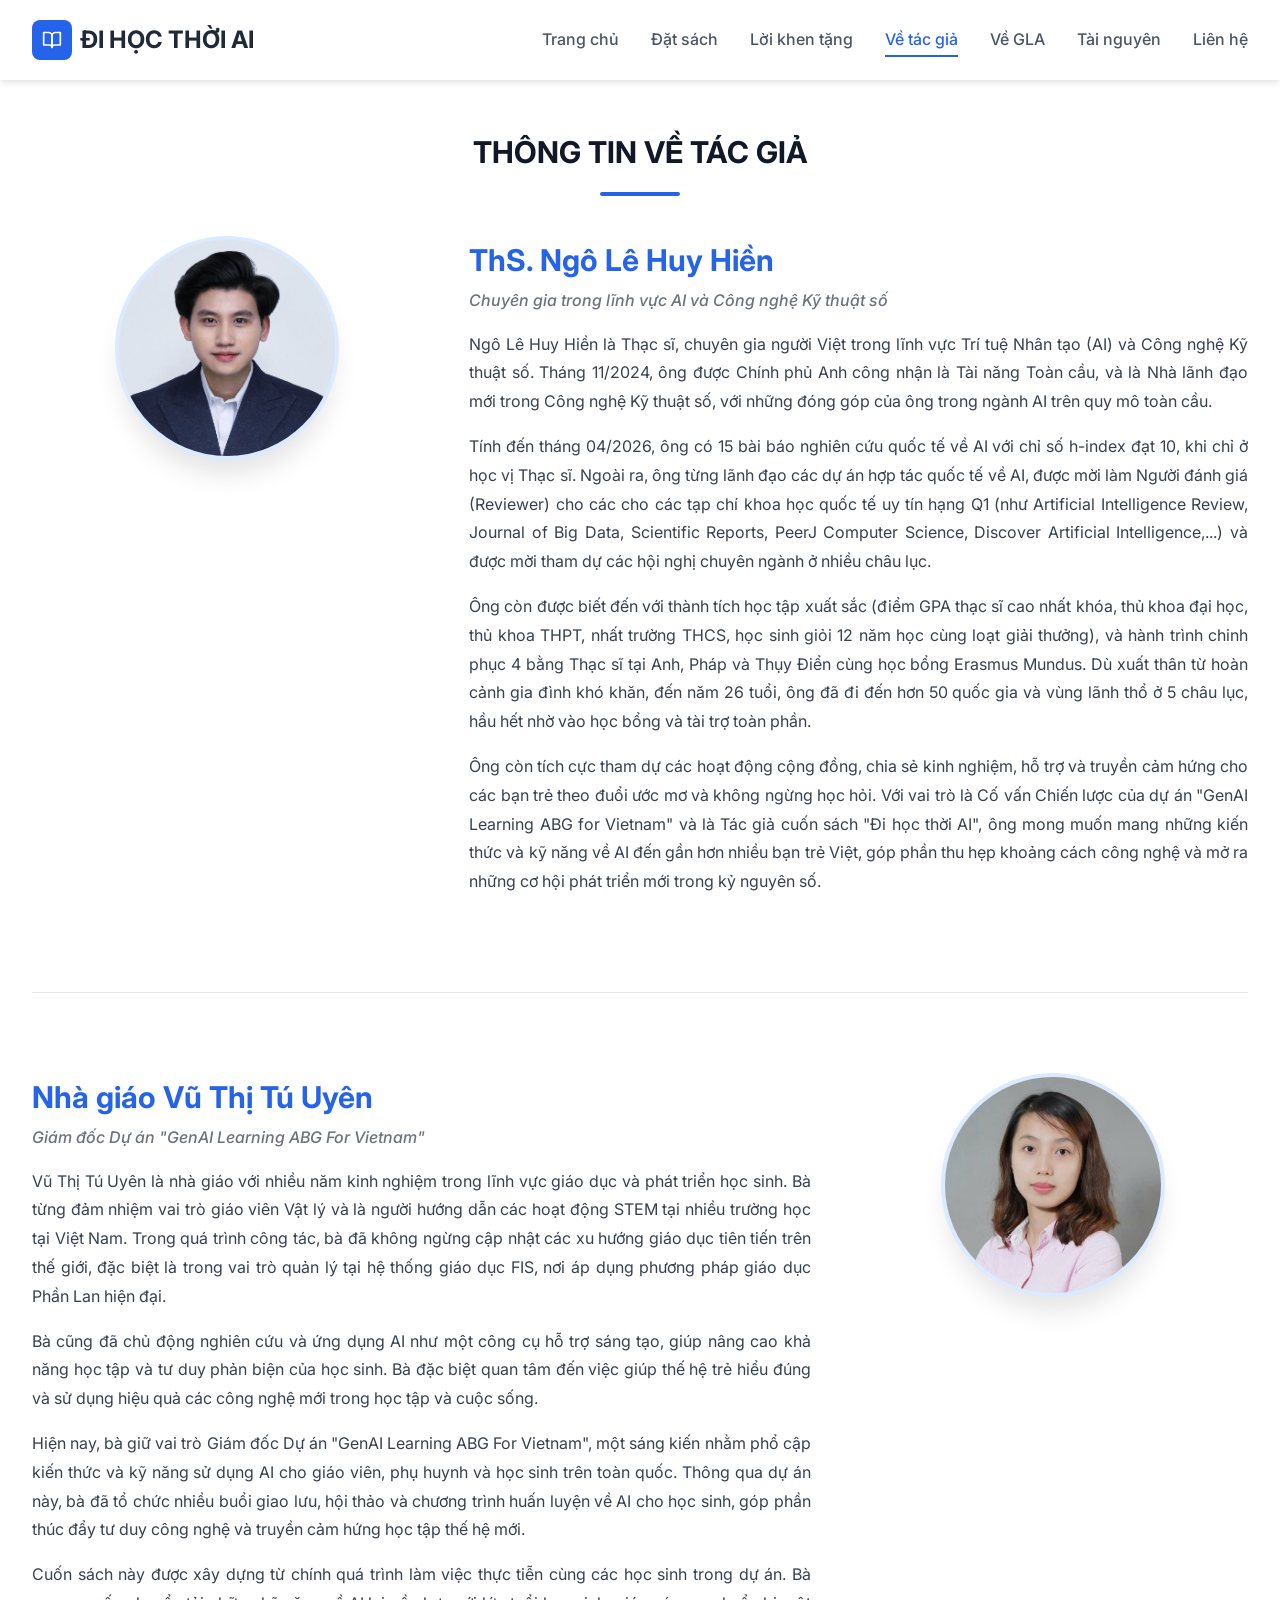
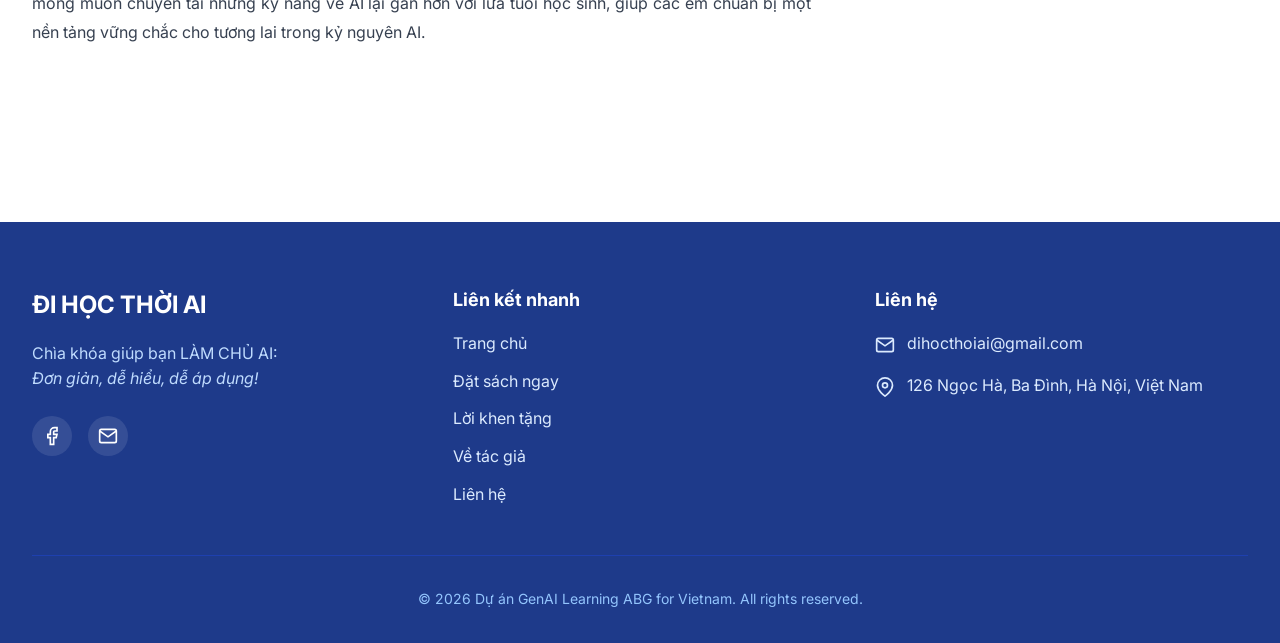
==== commit 1b1ca727: "Update" ====
--- a/authors.html
+++ b/authors.html
@@ -100,7 +100,7 @@
                             <p class="subtitle">Chuyên gia trong lĩnh vực AI và Công nghệ Kỹ thuật số</p>
                             <div class="bio">
                                 <p>Ngô Lê Huy Hiền là Thạc sĩ, chuyên gia người Việt trong lĩnh vực Trí tuệ Nhân tạo (AI) và Công nghệ Kỹ thuật số. Tháng 11/2024, ông được Chính phủ Anh công nhận là Tài năng Toàn cầu, và là Nhà lãnh đạo mới trong Công nghệ Kỹ thuật số, với những đóng góp của ông trong ngành AI trên quy mô toàn cầu.</p>
-                                <p>Tính đến tháng 12/2025, ông có 14 bài báo nghiên cứu quốc tế về AI với chỉ số h-index đạt 9, khi chỉ ở học vị Thạc sĩ. Ngoài ra, ông từng lãnh đạo các dự án hợp tác quốc tế về AI, được mời làm Người đánh giá (Reviewer) cho các cho các tạp chí khoa học quốc tế uy tín hạng Q1 (như Artificial Intelligence Review, Journal of Big Data, Scientific Reports, PeerJ Computer Science, Discover Artificial Intelligence,...) và được mời tham dự các hội nghị chuyên ngành ở nhiều châu lục.</p>
+                                <p>Tính đến tháng 04/2026, ông có 15 bài báo nghiên cứu quốc tế về AI với chỉ số h-index đạt 10, khi chỉ ở học vị Thạc sĩ. Ngoài ra, ông từng lãnh đạo các dự án hợp tác quốc tế về AI, được mời làm Người đánh giá (Reviewer) cho các cho các tạp chí khoa học quốc tế uy tín hạng Q1 (như Artificial Intelligence Review, Journal of Big Data, Scientific Reports, PeerJ Computer Science, Discover Artificial Intelligence,...) và được mời tham dự các hội nghị chuyên ngành ở nhiều châu lục.</p>
                                 <p>Ông còn được biết đến với thành tích học tập xuất sắc (điểm GPA thạc sĩ cao nhất khóa, thủ khoa đại học, thủ khoa THPT, nhất trường THCS, học sinh giỏi 12 năm học cùng loạt giải thưởng), và hành trình chinh phục 4 bằng Thạc sĩ tại Anh, Pháp và Thụy Điển cùng học bổng Erasmus Mundus. Dù xuất thân từ hoàn cảnh gia đình khó khăn, đến năm 26 tuổi, ông đã đi đến hơn 50 quốc gia và vùng lãnh thổ ở 5 châu lục, hầu hết nhờ vào học bổng và tài trợ toàn phần.</p>
                                 <p>Ông còn tích cực tham dự các hoạt động cộng đồng, chia sẻ kinh nghiệm, hỗ trợ và truyền cảm hứng cho các bạn trẻ theo đuổi ước mơ và không ngừng học hỏi. Với vai trò là Cố vấn Chiến lược của dự án "GenAI Learning ABG for Vietnam" và là Tác giả cuốn sách "Đi học thời AI", ông mong muốn mang những kiến thức và kỹ năng về AI đến gần hơn nhiều bạn trẻ Việt, góp phần thu hẹp khoảng cách công nghệ và mở ra những cơ hội phát triển mới trong kỷ nguyên số.</p>
                             </div>
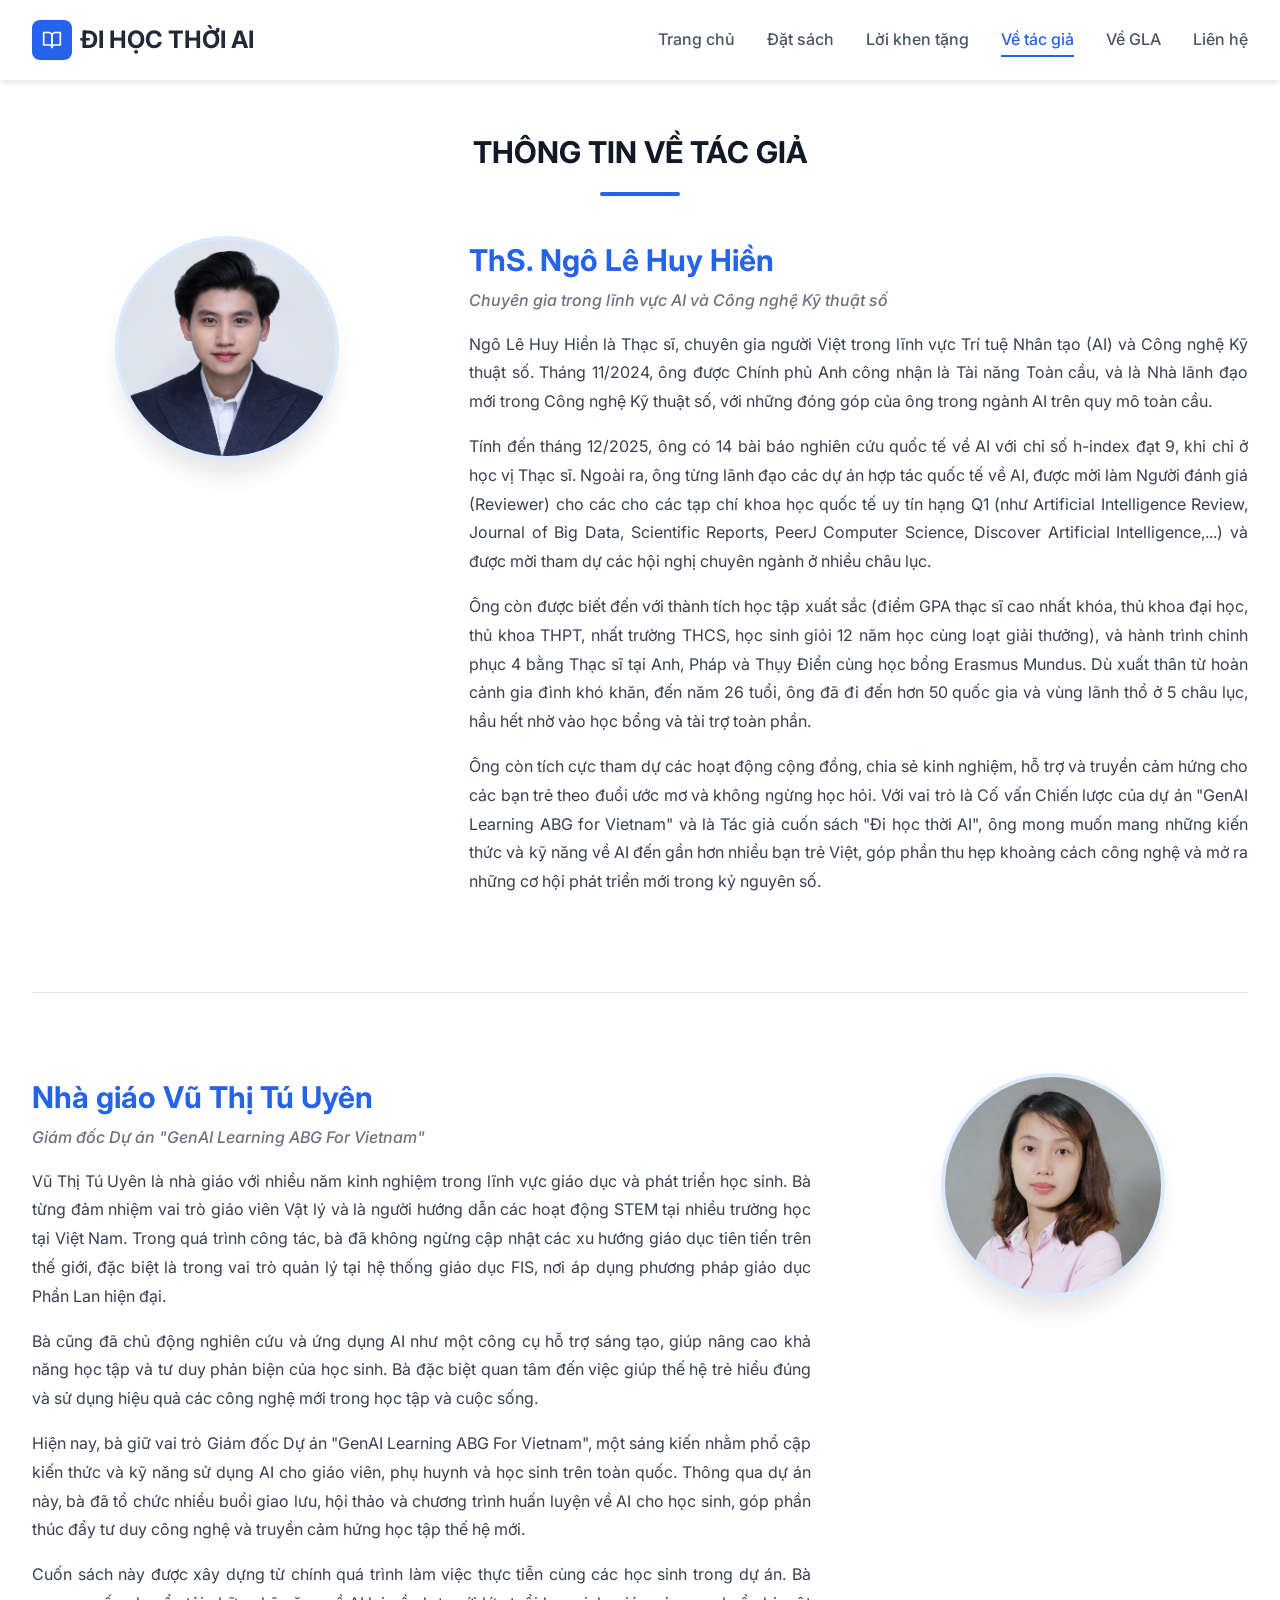
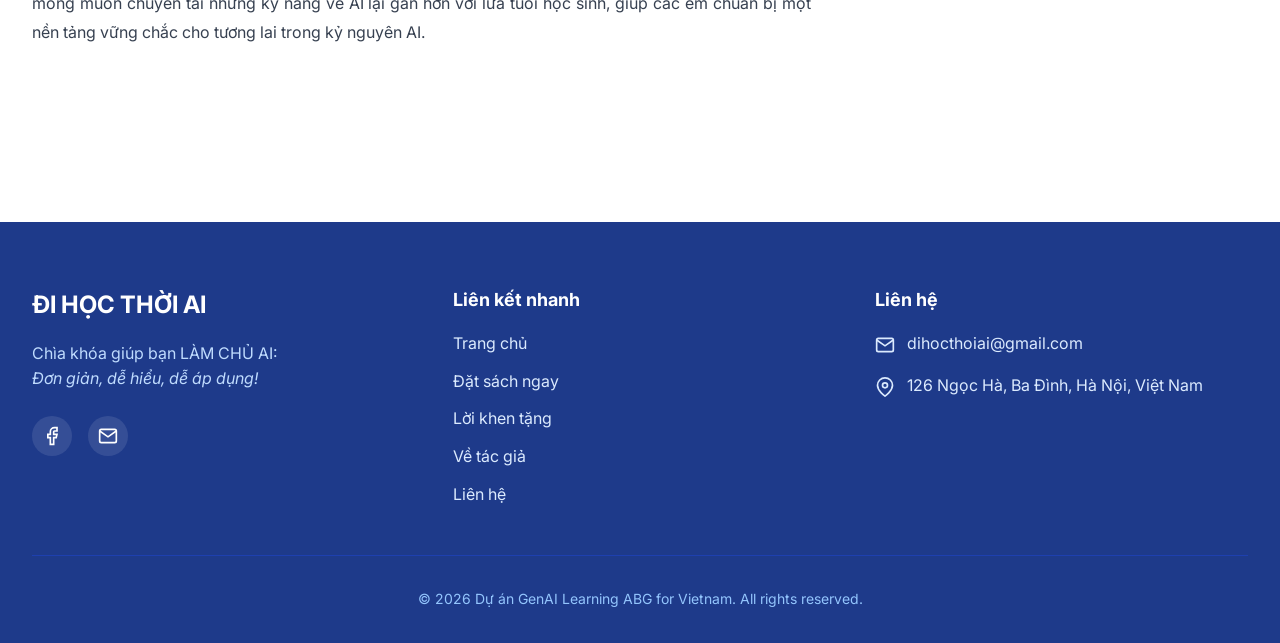
==== commit 355f888f: "Update" ====
--- a/authors.html
+++ b/authors.html
@@ -46,7 +46,6 @@
                     <a href="testimonials.html" class="nav-link">Lời khen tặng</a>
                     <a href="authors.html" class="nav-link active">Về tác giả</a>
                     <a href="gla.html" class="nav-link">Về GLA</a>
-                    <a href="resources.html" class="nav-link">Tài nguyên</a>
                     <a href="contact.html" class="nav-link">Liên hệ</a>
                 </nav>
 
@@ -71,7 +70,6 @@
                 <a href="testimonials.html" class="mobile-nav-link">Lời khen tặng</a>
                 <a href="authors.html" class="mobile-nav-link active">Về tác giả</a>
                 <a href="gla.html" class="mobile-nav-link">Về GLA</a>
-                <a href="resources.html" class="mobile-nav-link">Tài nguyên</a>
                 <a href="contact.html" class="mobile-nav-link">Liên hệ</a>
             </div>
         </div>
@@ -100,7 +98,7 @@
                             <p class="subtitle">Chuyên gia trong lĩnh vực AI và Công nghệ Kỹ thuật số</p>
                             <div class="bio">
                                 <p>Ngô Lê Huy Hiền là Thạc sĩ, chuyên gia người Việt trong lĩnh vực Trí tuệ Nhân tạo (AI) và Công nghệ Kỹ thuật số. Tháng 11/2024, ông được Chính phủ Anh công nhận là Tài năng Toàn cầu, và là Nhà lãnh đạo mới trong Công nghệ Kỹ thuật số, với những đóng góp của ông trong ngành AI trên quy mô toàn cầu.</p>
-                                <p>Tính đến tháng 04/2026, ông có 15 bài báo nghiên cứu quốc tế về AI với chỉ số h-index đạt 10, khi chỉ ở học vị Thạc sĩ. Ngoài ra, ông từng lãnh đạo các dự án hợp tác quốc tế về AI, được mời làm Người đánh giá (Reviewer) cho các cho các tạp chí khoa học quốc tế uy tín hạng Q1 (như Artificial Intelligence Review, Journal of Big Data, Scientific Reports, PeerJ Computer Science, Discover Artificial Intelligence,...) và được mời tham dự các hội nghị chuyên ngành ở nhiều châu lục.</p>
+                                <p>Tính đến tháng 12/2025, ông có 14 bài báo nghiên cứu quốc tế về AI với chỉ số h-index đạt 9, khi chỉ ở học vị Thạc sĩ. Ngoài ra, ông từng lãnh đạo các dự án hợp tác quốc tế về AI, được mời làm Người đánh giá (Reviewer) cho các cho các tạp chí khoa học quốc tế uy tín hạng Q1 (như Artificial Intelligence Review, Journal of Big Data, Scientific Reports, PeerJ Computer Science, Discover Artificial Intelligence,...) và được mời tham dự các hội nghị chuyên ngành ở nhiều châu lục.</p>
                                 <p>Ông còn được biết đến với thành tích học tập xuất sắc (điểm GPA thạc sĩ cao nhất khóa, thủ khoa đại học, thủ khoa THPT, nhất trường THCS, học sinh giỏi 12 năm học cùng loạt giải thưởng), và hành trình chinh phục 4 bằng Thạc sĩ tại Anh, Pháp và Thụy Điển cùng học bổng Erasmus Mundus. Dù xuất thân từ hoàn cảnh gia đình khó khăn, đến năm 26 tuổi, ông đã đi đến hơn 50 quốc gia và vùng lãnh thổ ở 5 châu lục, hầu hết nhờ vào học bổng và tài trợ toàn phần.</p>
                                 <p>Ông còn tích cực tham dự các hoạt động cộng đồng, chia sẻ kinh nghiệm, hỗ trợ và truyền cảm hứng cho các bạn trẻ theo đuổi ước mơ và không ngừng học hỏi. Với vai trò là Cố vấn Chiến lược của dự án "GenAI Learning ABG for Vietnam" và là Tác giả cuốn sách "Đi học thời AI", ông mong muốn mang những kiến thức và kỹ năng về AI đến gần hơn nhiều bạn trẻ Việt, góp phần thu hẹp khoảng cách công nghệ và mở ra những cơ hội phát triển mới trong kỷ nguyên số.</p>
                             </div>
--- a/styles.css
+++ b/styles.css
@@ -614,190 +614,3 @@
     .benefits-list li { font-size: 0.9rem; }
     .order-form-container { padding: 24px 20px; }
 }
-
-/* Resources Page */
-.resource-card {
-    max-width: 800px;
-    margin: 0 auto 3rem;
-    background: white;
-    border-radius: 1rem;
-    border: 1px solid var(--gray-200);
-    box-shadow: 0 10px 25px -5px rgba(0,0,0,0.08);
-    overflow: hidden;
-    transition: box-shadow 0.3s, transform 0.3s;
-}
-.resource-card:hover {
-    box-shadow: 0 20px 40px -10px rgba(0,0,0,0.15);
-    transform: translateY(-4px);
-}
-.resource-card-icon-area {
-    background: linear-gradient(135deg, var(--brand-600) 0%, var(--brand-800) 100%);
-    padding: 2rem 2rem 1.5rem;
-    display: flex;
-    align-items: center;
-    justify-content: space-between;
-}
-.resource-card-icon {
-    width: 72px;
-    height: 72px;
-    background: rgba(255,255,255,0.15);
-    border-radius: 1rem;
-    display: flex;
-    align-items: center;
-    justify-content: center;
-    color: white;
-}
-.resource-card-badge {
-    background: linear-gradient(135deg, #fbbf24, #f59e0b);
-    color: #1e1b4b;
-    font-size: 0.75rem;
-    font-weight: 800;
-    padding: 0.35rem 0.85rem;
-    border-radius: 50px;
-    letter-spacing: 0.05em;
-    box-shadow: 0 4px 12px rgba(251, 191, 36, 0.4);
-}
-.resource-card-body { padding: 2rem; }
-@media (min-width: 640px) { .resource-card-body { padding: 2.5rem; } }
-.resource-card-title {
-    font-size: 1.75rem;
-    font-weight: 800;
-    color: var(--gray-900);
-    margin-bottom: 0.5rem;
-}
-.resource-card-subtitle {
-    font-size: 1.1rem;
-    color: var(--brand);
-    font-weight: 500;
-    font-style: italic;
-    margin-bottom: 1rem;
-    line-height: 1.6;
-}
-.resource-card-desc {
-    color: var(--gray-600);
-    line-height: 1.7;
-    margin-bottom: 1.5rem;
-}
-.resource-card-btn {
-    display: inline-flex;
-    align-items: center;
-    gap: 0.6rem;
-    padding: 0.875rem 2rem;
-    background: var(--brand);
-    color: white;
-    font-weight: 700;
-    font-size: 1rem;
-    border-radius: 50px;
-    transition: all 0.3s;
-    box-shadow: 0 4px 15px rgba(37, 99, 235, 0.3);
-}
-.resource-card-btn:hover {
-    background: var(--brand-700);
-    transform: translateY(-2px);
-    box-shadow: 0 8px 25px rgba(37, 99, 235, 0.4);
-}
-
-/* Resource Book Section */
-.resource-book-section {
-    padding: 5rem 0;
-    background: linear-gradient(rgba(3, 55, 90, 0.93), rgba(3, 55, 90, 0.93)),
-                url('https://images.unsplash.com/photo-1456513080510-7bf3a84b82f8?auto=format&fit=crop&w=1920&q=80');
-    background-size: cover;
-    background-position: center;
-    background-attachment: fixed;
-}
-.resource-book-layout {
-    display: flex;
-    flex-direction: column;
-    align-items: center;
-    gap: 2.5rem;
-    max-width: 960px;
-    margin: 0 auto;
-}
-@media (min-width: 768px) {
-    .resource-book-layout {
-        flex-direction: row;
-        gap: 3.5rem;
-        align-items: center;
-    }
-}
-.resource-book-image {
-    position: relative;
-    width: 100%;
-    max-width: 320px;
-    flex-shrink: 0;
-    border-radius: 12px;
-    overflow: hidden;
-}
-@media (min-width: 768px) {
-    .resource-book-image { max-width: 300px; }
-}
-.resource-book-image img {
-    position: relative;
-    width: 100%;
-    height: auto;
-    border-radius: 12px;
-    box-shadow: 0 25px 50px -12px rgba(0,0,0,0.4);
-    transition: transform 0.5s;
-}
-.resource-book-image:hover img { transform: scale(1.03); }
-.resource-book-glow {
-    position: absolute;
-    inset: -4px;
-    background: linear-gradient(to right, var(--brand-300), var(--brand-600));
-    border-radius: 12px;
-    filter: blur(10px);
-    opacity: 0.3;
-    transition: opacity 0.5s;
-}
-.resource-book-image:hover .resource-book-glow { opacity: 0.5; }
-.resource-book-info { color: white; text-align: center; }
-@media (min-width: 768px) { .resource-book-info { text-align: left; } }
-.resource-book-info h2 {
-    font-size: 2rem;
-    font-weight: 800;
-    margin-bottom: 0.75rem;
-    color: white;
-}
-.resource-book-tagline {
-    font-size: 1.15rem;
-    color: rgba(255,255,255,0.85);
-    margin-bottom: 1.25rem;
-    font-style: italic;
-}
-.resource-book-tagline strong { color: white; }
-.resource-book-desc {
-    color: rgba(255,255,255,0.8);
-    line-height: 1.8;
-    margin-bottom: 1rem;
-    font-size: 1rem;
-}
-.resource-book-actions {
-    display: flex;
-    flex-wrap: wrap;
-    gap: 1rem;
-    margin-top: 1.5rem;
-    justify-content: center;
-}
-@media (min-width: 768px) {
-    .resource-book-actions { justify-content: flex-start; }
-}
-.resource-book-actions .btn-primary {
-    background: white;
-    color: var(--brand-800);
-    font-weight: 700;
-    box-shadow: 0 10px 20px rgba(0,0,0,0.2);
-}
-.resource-book-actions .btn-primary:hover {
-    background: var(--brand-100);
-    transform: translateY(-2px);
-}
-.resource-book-actions .btn-outline {
-    border-color: rgba(255,255,255,0.6);
-    color: white;
-    background: transparent;
-}
-.resource-book-actions .btn-outline:hover {
-    background: rgba(255,255,255,0.15);
-    border-color: white;
-}
